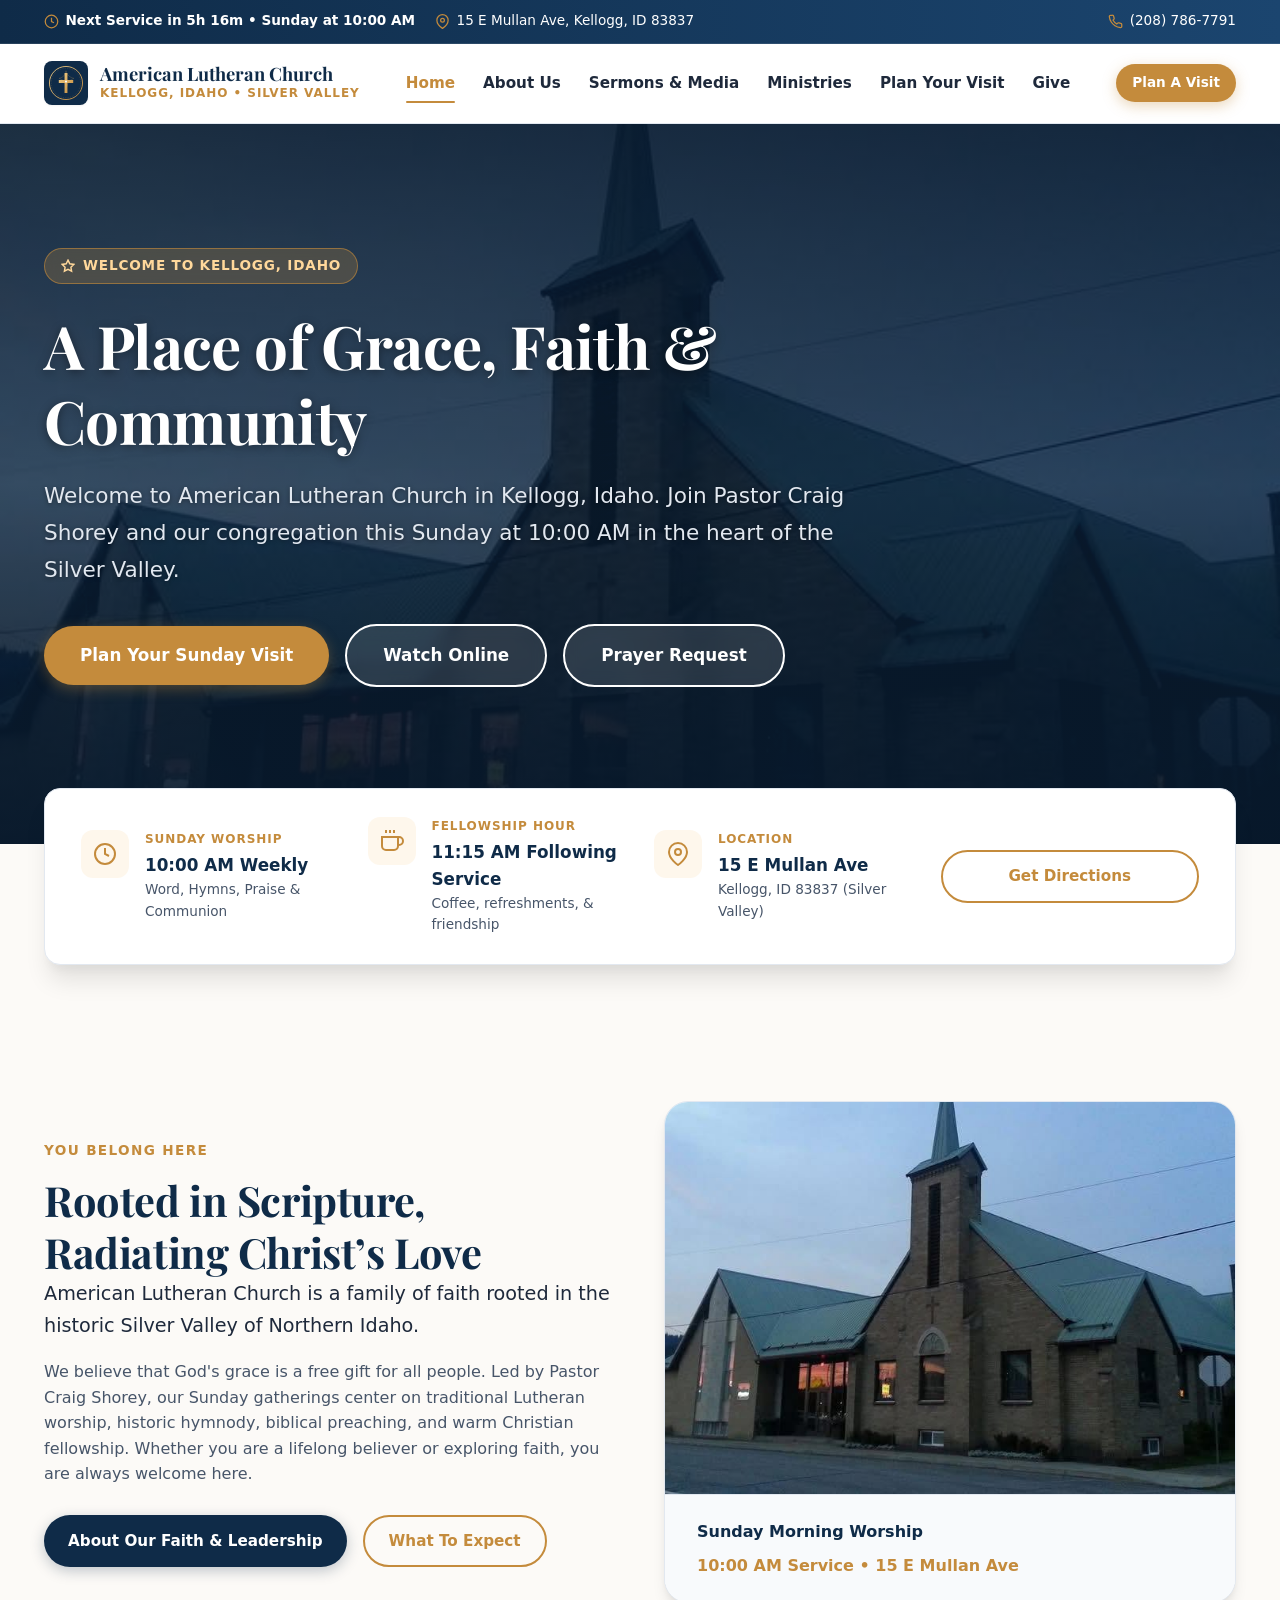
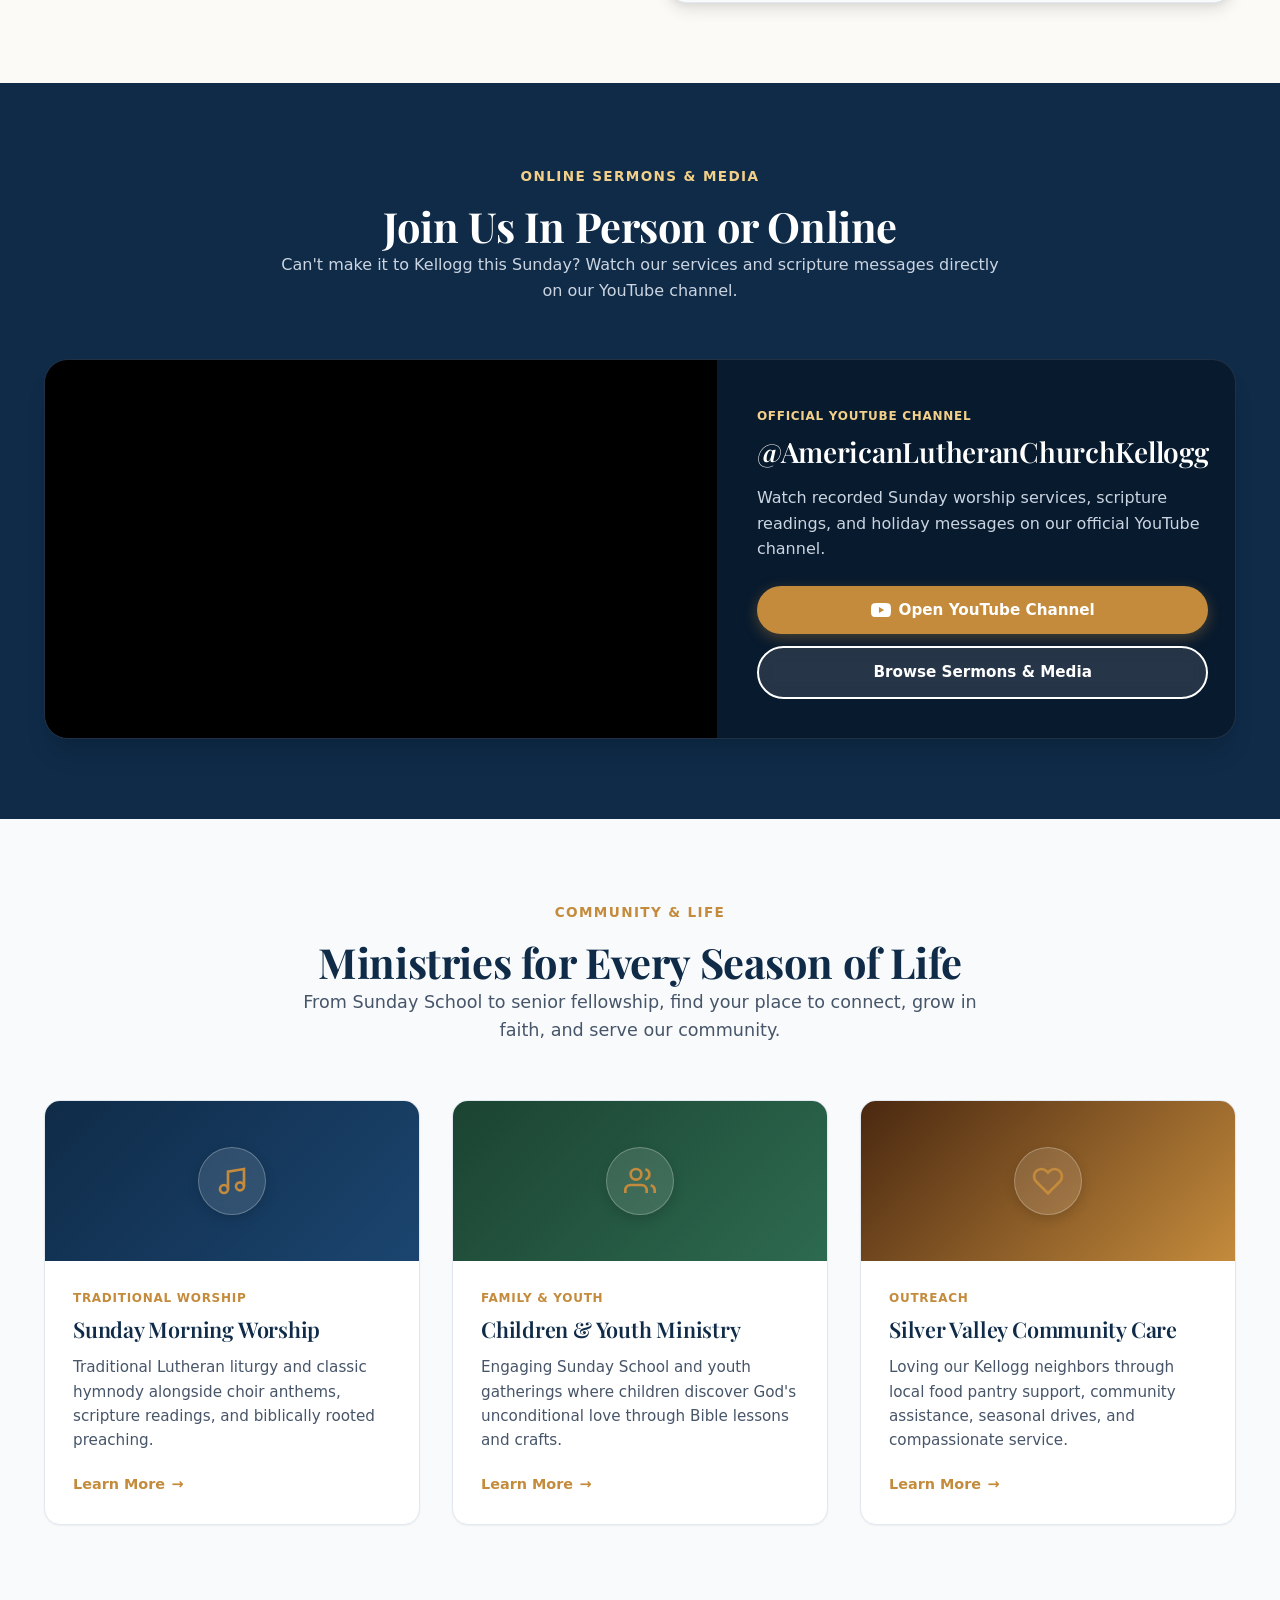
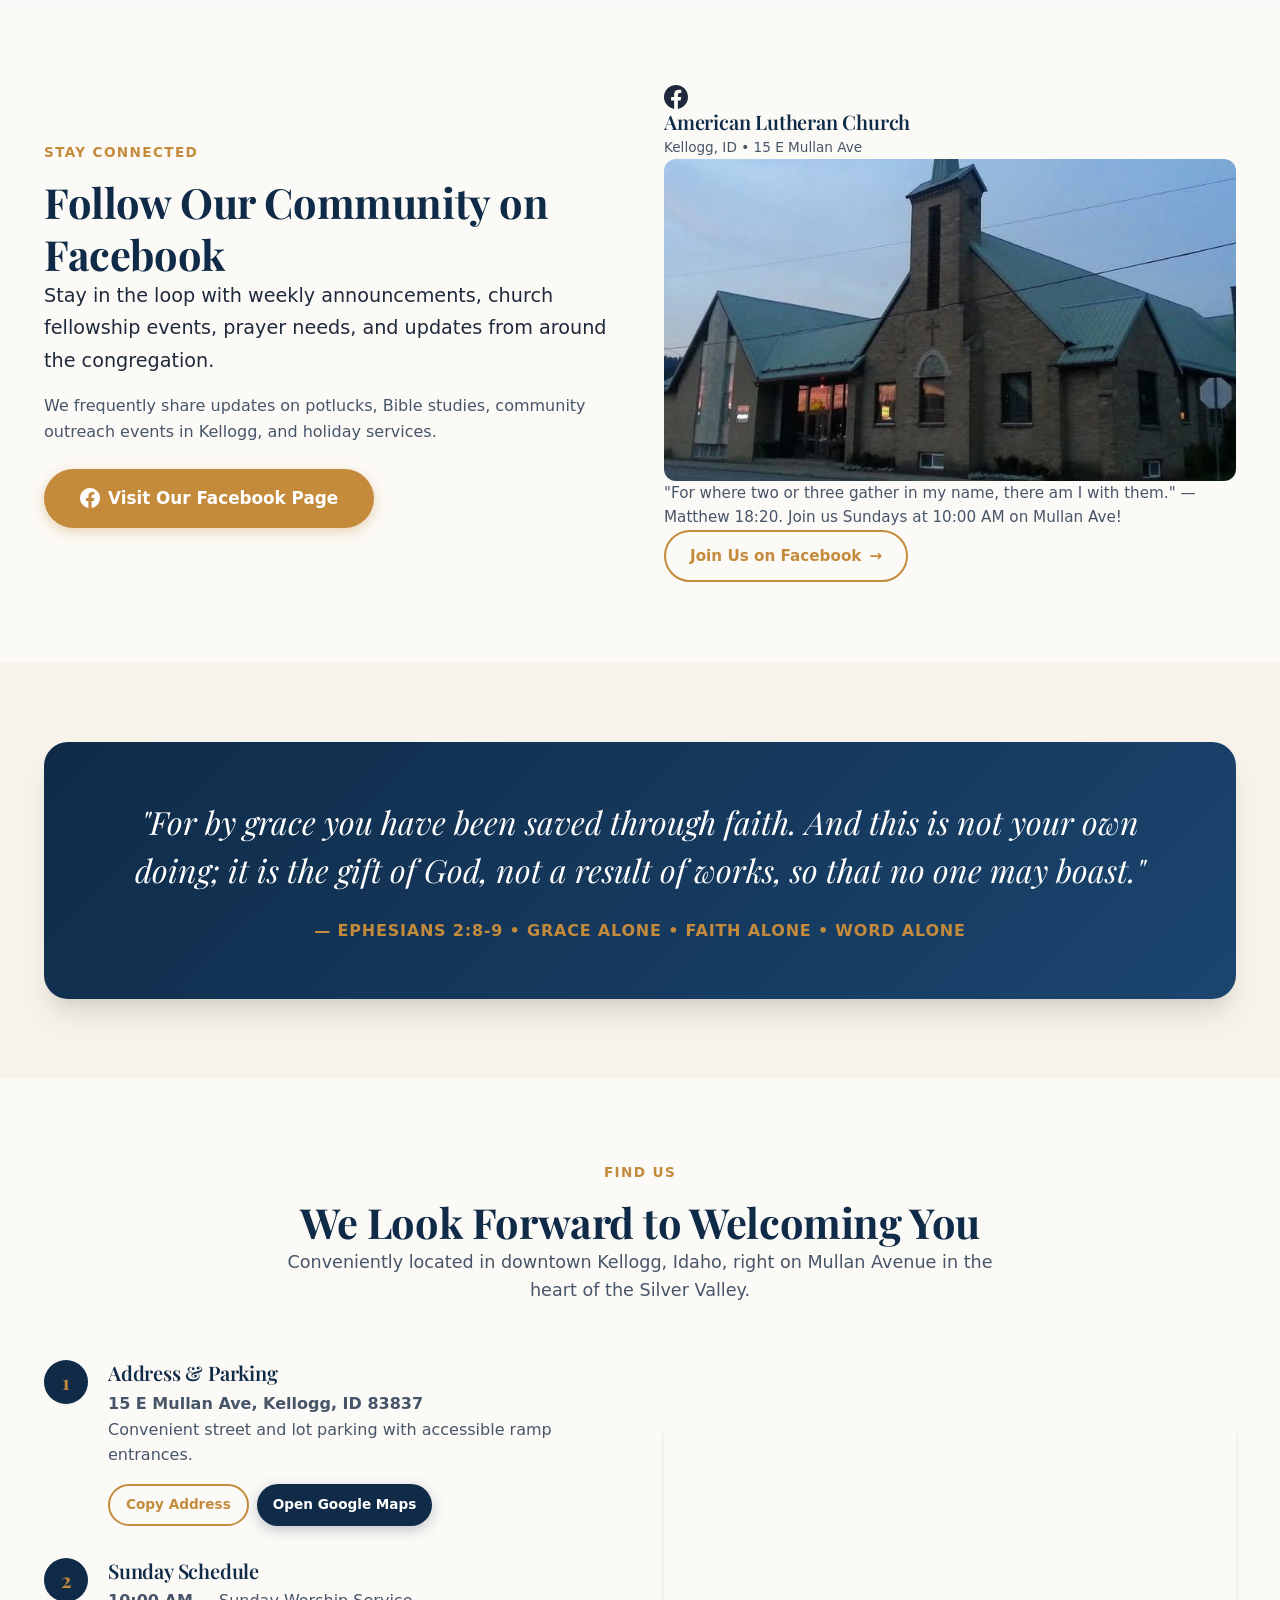
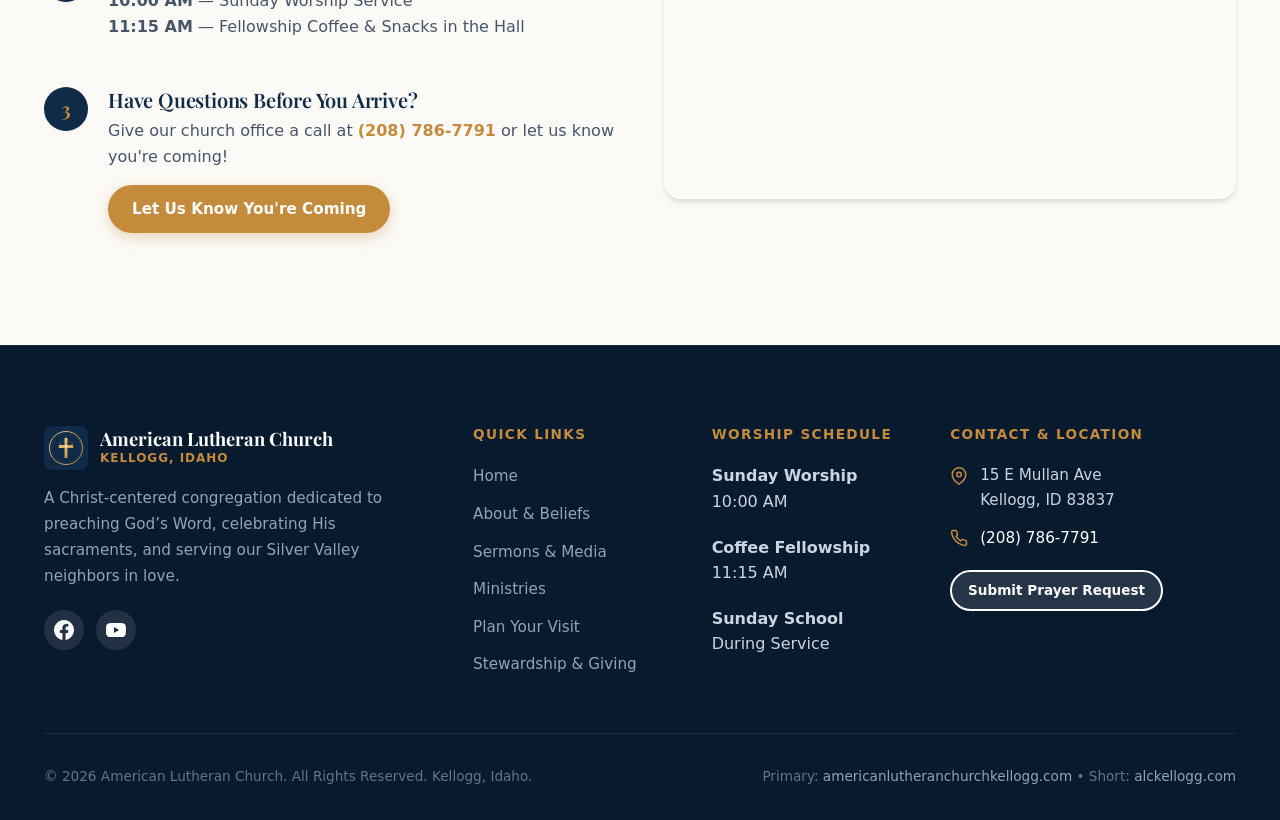
==== index.html @ 0fb79e13 "Initial commit: American Lutheran Church Kellogg website and Discord Hermes support bot" ====
<!DOCTYPE html>
<html lang="en">
<head>
  <meta charset="UTF-8">
  <meta name="viewport" content="width=device-width, initial-scale=1.0">
  <title>American Lutheran Church | Kellogg, Idaho</title>
  <meta name="description" content="Welcome to American Lutheran Church in Kellogg, Idaho. Join Pastor Craig Shorey and our faith family for Sunday Worship at 10:00 AM in the beautiful Silver Valley.">
  <meta name="keywords" content="American Lutheran Church Kellogg Idaho, ALC Kellogg, Kellogg ID churches, Lutheran Church Silver Valley, Pastor Craig Shorey, Sunday Worship Kellogg">
  
  <!-- Open Graph / Social Meta -->
  <meta property="og:type" content="website">
  <meta property="og:title" content="American Lutheran Church | Kellogg, Idaho">
  <meta property="og:description" content="A warm, Christ-centered community in Kellogg, Idaho. Sunday Worship at 10:00 AM. 15 E Mullan Ave.">
  <meta property="og:image" content="assets/images/hero-exterior.jpg">
  <meta property="og:url" content="https://americanlutheranchurchkellogg.com/">

  <!-- Google Fonts -->
  <link rel="preconnect" href="https://fonts.googleapis.com">
  <link rel="preconnect" href="https://fonts.gstatic.com" crossorigin>
  <link href="https://fonts.googleapis.com/css2?family=Playfair+Display:ital,wght@0,600;0,700;1,600&family=Plus+Jakarta+Sans:wght@400;500;600;700&display=swap" rel="stylesheet">

  <link rel="stylesheet" href="css/styles.css">
  <link rel="icon" type="image/svg+xml" href="assets/icons/logo.svg">

  <!-- Schema.org Structured Data -->
  <script type="application/ld+json">
  {
    "@context": "https://schema.org",
    "@type": "Church",
    "name": "American Lutheran Church",
    "alternateName": "ALC Kellogg",
    "url": "https://americanlutheranchurchkellogg.com",
    "telephone": "+1-208-786-7791",
    "address": {
      "@type": "PostalAddress",
      "streetAddress": "15 E Mullan Ave",
      "addressLocality": "Kellogg",
      "addressRegion": "ID",
      "postalCode": "83837",
      "addressCountry": "US"
    },
    "geo": {
      "@type": "GeoCoordinates",
      "latitude": 47.5372,
      "longitude": -116.1264
    },
    "openingHoursSpecification": [
      {
        "@type": "OpeningHoursSpecification",
        "dayOfWeek": ["Sunday"],
        "opens": "10:00",
        "closes": "11:30"
      }
    ],
    "sameAs": [
      "https://www.facebook.com/share/19XvBsfiGR/?mibextid=wwXIfr",
      "https://www.youtube.com/@americanlutheranchurchkellogg"
    ]
  }
  </script>
</head>
<body>
  <a href="#main-content" class="skip-link">Skip to main content</a>

  <!-- Top Announcement Bar -->
  <aside class="top-banner" aria-label="Church announcements and quick contact">
    <div class="container banner-content">
      <div class="banner-left">
        <span class="banner-item">
          <svg width="15" height="15" viewBox="0 0 24 24" fill="none" stroke="currentColor" stroke-width="2"><circle cx="12" cy="12" r="10"></circle><polyline points="12 6 12 12 16 14"></polyline></svg>
          <strong id="sunday-countdown">Sunday Worship: 10:00 AM • Kellogg, ID</strong>
        </span>
        <span class="banner-item">
          <svg width="15" height="15" viewBox="0 0 24 24" fill="none" stroke="currentColor" stroke-width="2"><path d="M21 10c0 7-9 13-9 13s-9-6-9-13a9 9 0 0 1 18 0z"></path><circle cx="12" cy="10" r="3"></circle></svg>
          15 E Mullan Ave, Kellogg, ID 83837
        </span>
      </div>
      <div class="banner-right">
        <a href="tel:2087867791" class="banner-item">
          <svg width="15" height="15" viewBox="0 0 24 24" fill="none" stroke="currentColor" stroke-width="2"><path d="M22 16.92v3a2 2 0 0 1-2.18 2 19.79 19.79 0 0 1-8.63-3.07 19.5 19.5 0 0 1-6-6 19.79 19.79 0 0 1-3.07-8.67A2 2 0 0 1 4.11 2h3a2 2 0 0 1 2 1.72 12.84 12.84 0 0 0 .7 2.81 2 2 0 0 1-.45 2.11L8.09 9.91a16 16 0 0 0 6 6l1.27-1.27a2 2 0 0 1 2.11-.45 12.84 12.84 0 0 0 2.81.7A2 2 0 0 1 22 16.92z"></path></svg>
          (208) 786-7791
        </a>
      </div>
    </div>
  </aside>

  <!-- Site Navigation Header -->
  <header class="site-header">
    <div class="container header-container">
      <a href="index.html" class="brand-logo" aria-label="American Lutheran Church Homepage">
        <div class="brand-logo-icon">
          <img src="assets/icons/logo.svg" alt="ALC Logo" width="36" height="36">
        </div>
        <div class="brand-logo-text">
          <span class="brand-title">American Lutheran Church</span>
          <span class="brand-subtitle">Kellogg, Idaho • Silver Valley</span>
        </div>
      </a>

      <!-- Desktop Nav -->
      <nav class="desktop-nav" aria-label="Primary Navigation">
        <a href="index.html" class="nav-link active">Home</a>
        <a href="about.html" class="nav-link">About Us</a>
        <a href="sermons.html" class="nav-link">Sermons & Media</a>
        <a href="ministries.html" class="nav-link">Ministries</a>
        <a href="visit.html" class="nav-link">Plan Your Visit</a>
        <a href="give.html" class="nav-link">Give</a>
      </nav>

      <div class="nav-actions">
        <button type="button" class="btn btn-primary btn-sm" data-open-visit>Plan A Visit</button>
        <button type="button" class="mobile-toggle" aria-label="Toggle navigation menu" aria-expanded="false">
          <span></span>
          <span></span>
          <span></span>
        </button>
      </div>
    </div>
  </header>

  <!-- Mobile Drawer Menu -->
  <div class="mobile-menu" aria-label="Mobile Navigation">
    <a href="index.html" class="mobile-nav-link active">Home <span>→</span></a>
    <a href="about.html" class="mobile-nav-link">About Us <span>→</span></a>
    <a href="sermons.html" class="mobile-nav-link">Sermons & Media <span>→</span></a>
    <a href="ministries.html" class="mobile-nav-link">Ministries <span>→</span></a>
    <a href="visit.html" class="mobile-nav-link">Plan Your Visit <span>→</span></a>
    <a href="give.html" class="mobile-nav-link">Give <span>→</span></a>
    <div style="margin-top: 1.5rem; display: flex; flex-direction: column; gap: 0.75rem;">
      <button type="button" class="btn btn-primary" data-open-visit>Plan Your Visit</button>
      <button type="button" class="btn btn-outline-white" data-open-prayer>Submit Prayer Request</button>
      <a href="tel:2087867791" class="btn btn-outline-white">Call (208) 786-7791</a>
    </div>
  </div>

  <main id="main-content">
    <!-- Hero Section (Featuring Authentic Church Photo) -->
    <section class="hero-section" aria-label="Welcome">
      <div class="hero-background">
        <img src="assets/images/hero-exterior.jpg" alt="American Lutheran Church building in Kellogg Idaho on Mullan Ave" width="720" height="720" fetchpriority="high">
      </div>
      <div class="hero-overlay"></div>
      <div class="container">
        <div class="hero-content">
          <div class="hero-badge">
            <svg width="14" height="14" viewBox="0 0 24 24" fill="none" stroke="currentColor" stroke-width="2.5"><polygon points="12 2 15.09 8.26 22 9.27 17 14.14 18.18 21.02 12 17.77 5.82 21.02 7 14.14 2 9.27 8.91 8.26 12 2"></polygon></svg>
            Welcome to Kellogg, Idaho
          </div>
          <h1 class="hero-title">A Place of Grace, Faith & Community</h1>
          <p class="hero-subtitle">
            Welcome to American Lutheran Church in Kellogg, Idaho. Join Pastor Craig Shorey and our congregation this Sunday at 10:00 AM in the heart of the Silver Valley.
          </p>
          <div class="hero-actions">
            <button type="button" class="btn btn-primary btn-lg" data-open-visit>Plan Your Sunday Visit</button>
            <a href="sermons.html" class="btn btn-outline-white btn-lg">Watch Online</a>
            <button type="button" class="btn btn-outline-white btn-lg" data-open-prayer>Prayer Request</button>
          </div>
        </div>
      </div>
    </section>

    <!-- Service Info Bar -->
    <div class="container service-infobar">
      <div class="infobar-card">
        <div class="infobar-item">
          <div class="infobar-icon">
            <svg width="24" height="24" viewBox="0 0 24 24" fill="none" stroke="currentColor" stroke-width="2"><circle cx="12" cy="12" r="10"></circle><polyline points="12 6 12 12 16 14"></polyline></svg>
          </div>
          <div>
            <div class="infobar-label">Sunday Worship</div>
            <div class="infobar-value">10:00 AM Weekly</div>
            <div class="infobar-desc">Word, Hymns, Praise & Communion</div>
          </div>
        </div>

        <div class="infobar-item">
          <div class="infobar-icon">
            <svg width="24" height="24" viewBox="0 0 24 24" fill="none" stroke="currentColor" stroke-width="2"><path d="M18 8h1a4 4 0 0 1 0 8h-1"></path><path d="M2 8h16v9a4 4 0 0 1-4 4H6a4 4 0 0 1-4-4V8z"></path><line x1="6" y1="1" x2="6" y2="4"></line><line x1="10" y1="1" x2="10" y2="4"></line><line x1="14" y1="1" x2="14" y2="4"></line></svg>
          </div>
          <div>
            <div class="infobar-label">Fellowship Hour</div>
            <div class="infobar-value">11:15 AM Following Service</div>
            <div class="infobar-desc">Coffee, refreshments, & friendship</div>
          </div>
        </div>

        <div class="infobar-item">
          <div class="infobar-icon">
            <svg width="24" height="24" viewBox="0 0 24 24" fill="none" stroke="currentColor" stroke-width="2"><path d="M21 10c0 7-9 13-9 13s-9-6-9-13a9 9 0 0 1 18 0z"></path><circle cx="12" cy="10" r="3"></circle></svg>
          </div>
          <div>
            <div class="infobar-label">Location</div>
            <div class="infobar-value">15 E Mullan Ave</div>
            <div class="infobar-desc">Kellogg, ID 83837 (Silver Valley)</div>
          </div>
        </div>

        <div>
          <a href="https://maps.google.com/?q=15+E+Mullan+Ave,+Kellogg,+ID+83837" target="_blank" rel="noopener noreferrer" class="btn btn-outline" style="width: 100%;">
            Get Directions
          </a>
        </div>
      </div>
    </div>

    <!-- Welcome & About Spotlight -->
    <section class="section" aria-labelledby="welcome-heading">
      <div class="container">
        <div class="grid-2">
          <div>
            <span class="section-eyebrow">You Belong Here</span>
            <h2 id="welcome-heading">Rooted in Scripture, Radiating Christ’s Love</h2>
            <p class="lead">
              American Lutheran Church is a family of faith rooted in the historic Silver Valley of Northern Idaho.
            </p>
            <p>
              We believe that God's grace is a free gift for all people. Led by Pastor Craig Shorey, our Sunday gatherings center on traditional Lutheran worship, historic hymnody, biblical preaching, and warm Christian fellowship. Whether you are a lifelong believer or exploring faith, you are always welcome here.
            </p>
            <div style="display: flex; gap: 1rem; flex-wrap: wrap; margin-top: 1.75rem;">
              <a href="about.html" class="btn btn-secondary">About Our Faith & Leadership</a>
              <button type="button" class="btn btn-outline" data-open-visit>What To Expect</button>
            </div>
          </div>
          <div class="spotlight-box">
            <div class="card-img-wrapper" style="aspect-ratio: 16/11;">
              <img src="assets/images/hero-exterior.jpg" alt="American Lutheran Church building in Kellogg ID" width="720" height="495" loading="lazy">
            </div>
            <div style="padding: 1.5rem 2rem; background: var(--color-surface-subtle); border-top: 1px solid var(--color-border);">
              <div style="display: flex; align-items: center; justify-content: space-between; flex-wrap: wrap; gap: 0.5rem;">
                <span style="font-weight: 700; color: var(--color-primary);">Sunday Morning Worship</span>
                <span style="color: var(--color-accent); font-weight: 600;">10:00 AM Service • 15 E Mullan Ave</span>
              </div>
            </div>
          </div>
        </div>
      </div>
    </section>

    <!-- Sermons & Media Hub (Verified YouTube Uploads Playlist) -->
    <section class="section section-primary" aria-labelledby="media-heading">
      <div class="container">
        <div class="section-header">
          <span class="section-eyebrow" style="color: #f3d089;">Online Sermons & Media</span>
          <h2 id="media-heading">Join Us In Person or Online</h2>
          <p>
            Can't make it to Kellogg this Sunday? Watch our services and scripture messages directly on our YouTube channel.
          </p>
        </div>

        <div class="sermon-player-box">
          <div class="sermon-player-grid">
            <div class="sermon-player-video">
              <iframe 
                src="https://www.youtube.com/embed/videoseries?list=UUMfpF_jVX4LhEck1L9A7FPQ" 
                title="American Lutheran Church Kellogg Latest Sermons" 
                allow="accelerometer; autoplay; clipboard-write; encrypted-media; gyroscope; picture-in-picture; web-share" 
                allowfullscreen>
              </iframe>
            </div>
            <div class="sermon-player-details">
              <span class="card-tag" style="color: #f3d089;">Official YouTube Channel</span>
              <h3 style="color: #ffffff; margin-bottom: 1rem;">@AmericanLutheranChurchKellogg</h3>
              <p style="color: #cbd5e1; margin-bottom: 1.5rem;">
                Watch recorded Sunday worship services, scripture readings, and holiday messages on our official YouTube channel.
              </p>
              <div style="display: flex; flex-direction: column; gap: 0.75rem;">
                <a href="https://www.youtube.com/@americanlutheranchurchkellogg" target="_blank" rel="noopener noreferrer" class="btn btn-primary">
                  <svg width="20" height="20" viewBox="0 0 24 24" fill="currentColor"><path d="M23.498 6.186a3.016 3.016 0 0 0-2.122-2.136C19.505 3.545 12 3.545 12 3.545s-7.505 0-9.377.505A3.017 3.017 0 0 0 .502 6.186C0 8.07 0 12 0 12s0 3.93.502 5.814a3.016 3.016 0 0 0 2.122 2.136c1.871.505 9.376.505 9.376.505s7.505 0 9.377-.505a3.015 3.015 0 0 0 2.122-2.136C24 15.93 24 12 24 12s0-3.93-.502-5.814zM9.545 15.568V8.432L15.818 12l-6.273 3.568z"/></svg>
                  Open YouTube Channel
                </a>
                <a href="sermons.html" class="btn btn-outline-white">
                  Browse Sermons & Media
                </a>
              </div>
            </div>
          </div>
        </div>
      </div>
    </section>

    <!-- Ministries Grid with Clean Graphic Placeholders -->
    <section class="section section-subtle" aria-labelledby="ministries-heading">
      <div class="container">
        <div class="section-header">
          <span class="section-eyebrow">Community & Life</span>
          <h2 id="ministries-heading">Ministries for Every Season of Life</h2>
          <p class="section-description">
            From Sunday School to senior fellowship, find your place to connect, grow in faith, and serve our community.
          </p>
        </div>

        <div class="grid-3">
          <!-- Card 1 -->
          <article class="card">
            <div class="card-placeholder-header">
              <div class="card-placeholder-icon">
                <svg width="32" height="32" viewBox="0 0 24 24" fill="none" stroke="currentColor" stroke-width="2"><path d="M9 18V5l12-2v13"></path><circle cx="6" cy="18" r="3"></circle><circle cx="18" cy="16" r="3"></circle></svg>
              </div>
            </div>
            <div class="card-body">
              <span class="card-tag">Traditional Worship</span>
              <h3 class="card-title">Sunday Morning Worship</h3>
              <p class="card-text">
                Traditional Lutheran liturgy and classic hymnody alongside choir anthems, scripture readings, and biblically rooted preaching.
              </p>
              <a href="ministries.html#worship" class="card-link">Learn More <span>→</span></a>
            </div>
          </article>

          <!-- Card 2 -->
          <article class="card">
            <div class="card-placeholder-header pine">
              <div class="card-placeholder-icon">
                <svg width="32" height="32" viewBox="0 0 24 24" fill="none" stroke="currentColor" stroke-width="2"><path d="M17 21v-2a4 4 0 0 0-4-4H5a4 4 0 0 0-4 4v2"></path><circle cx="9" cy="7" r="4"></circle><path d="M23 21v-2a4 4 0 0 0-3-3.87"></path><path d="M16 3.13a4 4 0 0 1 0 7.75"></path></svg>
              </div>
            </div>
            <div class="card-body">
              <span class="card-tag">Family & Youth</span>
              <h3 class="card-title">Children & Youth Ministry</h3>
              <p class="card-text">
                Engaging Sunday School and youth gatherings where children discover God's unconditional love through Bible lessons and crafts.
              </p>
              <a href="ministries.html#youth" class="card-link">Learn More <span>→</span></a>
            </div>
          </article>

          <!-- Card 3 -->
          <article class="card">
            <div class="card-placeholder-header warm">
              <div class="card-placeholder-icon">
                <svg width="32" height="32" viewBox="0 0 24 24" fill="none" stroke="currentColor" stroke-width="2"><path d="M20.84 4.61a5.5 5.5 0 0 0-7.78 0L12 5.67l-1.06-1.06a5.5 5.5 0 0 0-7.78 7.78l1.06 1.06L12 21.23l7.78-7.78 1.06-1.06a5.5 5.5 0 0 0 0-7.78z"></path></svg>
              </div>
            </div>
            <div class="card-body">
              <span class="card-tag">Outreach</span>
              <h3 class="card-title">Silver Valley Community Care</h3>
              <p class="card-text">
                Loving our Kellogg neighbors through local food pantry support, community assistance, seasonal drives, and compassionate service.
              </p>
              <a href="ministries.html#outreach" class="card-link">Learn More <span>→</span></a>
            </div>
          </article>
        </div>
      </div>
    </section>

    <!-- Facebook Community Updates -->
    <section class="section" aria-labelledby="facebook-heading">
      <div class="container">
        <div class="grid-2">
          <div>
            <span class="section-eyebrow">Stay Connected</span>
            <h2 id="facebook-heading">Follow Our Community on Facebook</h2>
            <p class="lead">
              Stay in the loop with weekly announcements, church fellowship events, prayer needs, and updates from around the congregation.
            </p>
            <p>
              We frequently share updates on potlucks, Bible studies, community outreach events in Kellogg, and holiday services.
            </p>
            <div style="margin-top: 1.5rem;">
              <a href="https://www.facebook.com/share/19XvBsfiGR/?mibextid=wwXIfr" target="_blank" rel="noopener noreferrer" class="btn btn-primary btn-lg">
                <svg width="20" height="20" viewBox="0 0 24 24" fill="currentColor"><path d="M24 12.073c0-6.627-5.373-12-12-12s-12 5.373-12 12c0 5.99 4.388 10.954 10.125 11.854v-8.385H7.078v-3.47h3.047V9.43c0-3.007 1.792-4.669 4.533-4.669 1.312 0 2.686.235 2.686.235v2.953H15.83c-1.491 0-1.956.925-1.956 1.874v2.25h3.328l-.532 3.47h-2.796v8.385C19.612 23.027 24 18.062 24 12.073z"/></svg>
                Visit Our Facebook Page
              </a>
            </div>
          </div>

          <div class="social-card">
            <div class="social-header">
              <div class="social-icon facebook">
                <svg width="24" height="24" viewBox="0 0 24 24" fill="currentColor"><path d="M24 12.073c0-6.627-5.373-12-12-12s-12 5.373-12 12c0 5.99 4.388 10.954 10.125 11.854v-8.385H7.078v-3.47h3.047V9.43c0-3.007 1.792-4.669 4.533-4.669 1.312 0 2.686.235 2.686.235v2.953H15.83c-1.491 0-1.956.925-1.956 1.874v2.25h3.328l-.532 3.47h-2.796v8.385C19.612 23.027 24 18.062 24 12.073z"/></svg>
              </div>
              <div>
                <h4 style="margin: 0; color: var(--color-primary);">American Lutheran Church</h4>
                <span style="font-size: 0.85rem; color: var(--color-text-muted);">Kellogg, ID • 15 E Mullan Ave</span>
              </div>
            </div>
            <div class="card-img-wrapper" style="border-radius: var(--radius-lg); aspect-ratio: 16/9;">
              <img src="assets/images/hero-exterior.jpg" alt="American Lutheran Church Kellogg building" width="720" height="405" loading="lazy">
            </div>
            <p style="font-size: 0.95rem; margin-bottom: 0;">
              "For where two or three gather in my name, there am I with them." — Matthew 18:20. Join us Sundays at 10:00 AM on Mullan Ave!
            </p>
            <a href="https://www.facebook.com/share/19XvBsfiGR/?mibextid=wwXIfr" target="_blank" rel="noopener noreferrer" class="btn btn-outline" style="align-self: flex-start;">
              Join Us on Facebook <span>→</span>
            </a>
          </div>
        </div>
      </div>
    </section>

    <!-- Scripture Quote -->
    <section class="section section-warm">
      <div class="container">
        <div class="quote-card">
          <blockquote>
            "For by grace you have been saved through faith. And this is not your own doing; it is the gift of God, not a result of works, so that no one may boast."
          </blockquote>
          <cite>— Ephesians 2:8-9 • Grace Alone • Faith Alone • Word Alone</cite>
        </div>
      </div>
    </section>

    <!-- Location & Directions -->
    <section class="section" aria-labelledby="location-heading">
      <div class="container">
        <div class="section-header">
          <span class="section-eyebrow">Find Us</span>
          <h2 id="location-heading">We Look Forward to Welcoming You</h2>
          <p class="section-description">
            Conveniently located in downtown Kellogg, Idaho, right on Mullan Avenue in the heart of the Silver Valley.
          </p>
        </div>

        <div class="grid-2">
          <div>
            <div class="step-item">
              <div class="step-number">1</div>
              <div class="step-details">
                <h4>Address & Parking</h4>
                <p>
                  <strong>15 E Mullan Ave, Kellogg, ID 83837</strong><br>
                  Convenient street and lot parking with accessible ramp entrances.
                </p>
                <div style="display: flex; gap: 0.5rem; flex-wrap: wrap;">
                  <button type="button" class="btn btn-sm btn-outline" data-copy-address>Copy Address</button>
                  <a href="https://maps.google.com/?q=15+E+Mullan+Ave,+Kellogg,+ID+83837" target="_blank" rel="noopener noreferrer" class="btn btn-sm btn-secondary">Open Google Maps</a>
                </div>
              </div>
            </div>

            <div class="step-item">
              <div class="step-number">2</div>
              <div class="step-details">
                <h4>Sunday Schedule</h4>
                <p>
                  <strong>10:00 AM</strong> — Sunday Worship Service<br>
                  <strong>11:15 AM</strong> — Fellowship Coffee & Snacks in the Hall
                </p>
              </div>
            </div>

            <div class="step-item">
              <div class="step-number">3</div>
              <div class="step-details">
                <h4>Have Questions Before You Arrive?</h4>
                <p>
                  Give our church office a call at <a href="tel:2087867791" style="color: var(--color-accent); font-weight: 700;">(208) 786-7791</a> or let us know you're coming!
                </p>
                <button type="button" class="btn btn-primary" data-open-visit>Let Us Know You're Coming</button>
              </div>
            </div>
          </div>

          <div>
            <iframe 
              class="map-frame"
              title="Google Map location of American Lutheran Church Kellogg ID"
              src="https://maps.google.com/maps?q=15+E+Mullan+Ave,+Kellogg,+ID+83837&t=&z=15&ie=UTF8&iwloc=&output=embed"
              loading="lazy"
              allowfullscreen>
            </iframe>
          </div>
        </div>
      </div>
    </section>
  </main>

  <!-- Site Footer -->
  <footer class="site-footer">
    <div class="container">
      <div class="footer-grid">
        <div>
          <div class="brand-logo" style="margin-bottom: 1rem;">
            <div class="brand-logo-icon">
              <img src="assets/icons/logo.svg" alt="ALC Logo" width="36" height="36">
            </div>
            <div class="brand-logo-text">
              <span class="brand-title" style="color: #ffffff;">American Lutheran Church</span>
              <span class="brand-subtitle">Kellogg, Idaho</span>
            </div>
          </div>
          <p style="color: #94a3b8; font-size: 0.95rem; line-height: 1.7;">
            A Christ-centered congregation dedicated to preaching God’s Word, celebrating His sacraments, and serving our Silver Valley neighbors in love.
          </p>
          <div class="footer-social-links">
            <a href="https://www.facebook.com/share/19XvBsfiGR/?mibextid=wwXIfr" target="_blank" rel="noopener noreferrer" class="social-icon-link" aria-label="Facebook Page">
              <svg width="20" height="20" viewBox="0 0 24 24" fill="currentColor"><path d="M24 12.073c0-6.627-5.373-12-12-12s-12 5.373-12 12c0 5.99 4.388 10.954 10.125 11.854v-8.385H7.078v-3.47h3.047V9.43c0-3.007 1.792-4.669 4.533-4.669 1.312 0 2.686.235 2.686.235v2.953H15.83c-1.491 0-1.956.925-1.956 1.874v2.25h3.328l-.532 3.47h-2.796v8.385C19.612 23.027 24 18.062 24 12.073z"/></svg>
            </a>
            <a href="https://www.youtube.com/@americanlutheranchurchkellogg" target="_blank" rel="noopener noreferrer" class="social-icon-link" aria-label="YouTube Channel">
              <svg width="20" height="20" viewBox="0 0 24 24" fill="currentColor"><path d="M23.498 6.186a3.016 3.016 0 0 0-2.122-2.136C19.505 3.545 12 3.545 12 3.545s-7.505 0-9.377.505A3.017 3.017 0 0 0 .502 6.186C0 8.07 0 12 0 12s0 3.93.502 5.814a3.016 3.016 0 0 0 2.122 2.136c1.871.505 9.376.505 9.376.505s7.505 0 9.377-.505a3.015 3.015 0 0 0 2.122-2.136C24 15.93 24 12 24 12s0-3.93-.502-5.814zM9.545 15.568V8.432L15.818 12l-6.273 3.568z"/></svg>
            </a>
          </div>
        </div>

        <div>
          <h4 class="footer-heading">Quick Links</h4>
          <ul class="footer-links">
            <li><a href="index.html">Home</a></li>
            <li><a href="about.html">About & Beliefs</a></li>
            <li><a href="sermons.html">Sermons & Media</a></li>
            <li><a href="ministries.html">Ministries</a></li>
            <li><a href="visit.html">Plan Your Visit</a></li>
            <li><a href="give.html">Stewardship & Giving</a></li>
          </ul>
        </div>

        <div>
          <h4 class="footer-heading">Worship Schedule</h4>
          <ul class="footer-links">
            <li style="color: #cbd5e1;"><strong>Sunday Worship</strong><br>10:00 AM</li>
            <li style="color: #cbd5e1; margin-top: 0.5rem;"><strong>Coffee Fellowship</strong><br>11:15 AM</li>
            <li style="color: #cbd5e1; margin-top: 0.5rem;"><strong>Sunday School</strong><br>During Service</li>
          </ul>
        </div>

        <div>
          <h4 class="footer-heading">Contact & Location</h4>
          <div class="footer-contact-item">
            <svg width="18" height="18" viewBox="0 0 24 24" fill="none" stroke="currentColor" stroke-width="2"><path d="M21 10c0 7-9 13-9 13s-9-6-9-13a9 9 0 0 1 18 0z"></path><circle cx="12" cy="10" r="3"></circle></svg>
            <span>15 E Mullan Ave<br>Kellogg, ID 83837</span>
          </div>
          <div class="footer-contact-item">
            <svg width="18" height="18" viewBox="0 0 24 24" fill="none" stroke="currentColor" stroke-width="2"><path d="M22 16.92v3a2 2 0 0 1-2.18 2 19.79 19.79 0 0 1-8.63-3.07 19.5 19.5 0 0 1-6-6 19.79 19.79 0 0 1-3.07-8.67A2 2 0 0 1 4.11 2h3a2 2 0 0 1 2 1.72 12.84 12.84 0 0 0 .7 2.81 2 2 0 0 1-.45 2.11L8.09 9.91a16 16 0 0 0 6 6l1.27-1.27a2 2 0 0 1 2.11-.45 12.84 12.84 0 0 0 2.81.7A2 2 0 0 1 22 16.92z"></path></svg>
            <a href="tel:2087867791" style="color: #ffffff;">(208) 786-7791</a>
          </div>
          <div style="margin-top: 1.25rem;">
            <button type="button" class="btn btn-sm btn-outline-white" data-open-prayer>Submit Prayer Request</button>
          </div>
        </div>
      </div>

      <div class="footer-bottom">
        <div>
          &copy; <span id="year">2026</span> American Lutheran Church. All Rights Reserved. Kellogg, Idaho.
        </div>
        <div>
          <span>Primary: <a href="https://americanlutheranchurchkellogg.com">americanlutheranchurchkellogg.com</a> • Short: <a href="https://alckellogg.com">alckellogg.com</a></span>
        </div>
      </div>
    </div>
  </footer>

  <!-- Modal: Plan Your Visit Dialog -->
  <dialog id="visit-modal" aria-labelledby="visit-modal-title">
    <div class="modal-header">
      <h3 id="visit-modal-title">Plan Your Visit to ALC Kellogg</h3>
      <button type="button" class="modal-close-btn" aria-label="Close dialog">&times;</button>
    </div>
    <div class="modal-body">
      <p style="margin-bottom: 1.5rem;">
        Let us know you are coming this Sunday! We'll have a friendly host ready to greet you, answer questions, and show you around.
      </p>
      <form id="visit-form">
        <div class="form-group">
          <label for="visit-name" class="form-label">Your Name</label>
          <input type="text" id="visit-name" class="form-control" placeholder="Jane & John Doe" required>
        </div>
        <div class="form-group">
          <label for="visit-email" class="form-label">Email Address</label>
          <input type="email" id="visit-email" class="form-control" placeholder="you@example.com" required>
        </div>
        <div class="form-group">
          <label for="visit-date" class="form-label">Expected Sunday Date</label>
          <input type="date" id="visit-date" class="form-control">
        </div>
        <div class="form-group">
          <label for="visit-notes" class="form-label">Any Questions or Children's Ages?</label>
          <textarea id="visit-notes" class="form-control" rows="3" placeholder="Tell us if you have children joining Sunday School, or if you need accessibility accommodations..."></textarea>
        </div>
        <div style="display: flex; justify-content: flex-end; gap: 0.75rem; margin-top: 1.5rem;">
          <button type="button" class="btn btn-outline" data-close-modal>Cancel</button>
          <button type="submit" class="btn btn-primary">Submit Visit Plan</button>
        </div>
      </form>
    </div>
  </dialog>

  <!-- Modal: Prayer Request Dialog -->
  <dialog id="prayer-modal" aria-labelledby="prayer-modal-title">
    <div class="modal-header">
      <h3 id="prayer-modal-title">Share a Prayer Request</h3>
      <button type="button" class="modal-close-btn" aria-label="Close dialog">&times;</button>
    </div>
    <div class="modal-body">
      <p style="margin-bottom: 1.5rem;">
        "Do not be anxious about anything, but in everything by prayer and supplication with thanksgiving let your requests be made known to God." — Phil 4:6
      </p>
      <form id="prayer-form">
        <div class="form-group">
          <label for="prayer-name" class="form-label">Your Name (Optional)</label>
          <input type="text" id="prayer-name" class="form-control" placeholder="Leave blank for anonymous">
        </div>
        <div class="form-group">
          <label for="prayer-contact" class="form-label">Phone or Email (If you'd like Pastor Craig to follow up)</label>
          <input type="text" id="prayer-contact" class="form-control" placeholder="Phone or email">
        </div>
        <div class="form-group">
          <label for="prayer-text" class="form-label">Your Prayer Request</label>
          <textarea id="prayer-text" class="form-control" rows="4" placeholder="How can we pray for you or your loved ones?" required></textarea>
        </div>
        <div class="form-group">
          <label style="display: flex; align-items: center; gap: 0.5rem; font-size: 0.9rem; cursor: pointer;">
            <input type="checkbox" id="prayer-confidential" name="confidential">
            <span>Keep this request confidential for Pastor and Pastoral Care only</span>
          </label>
        </div>
        <div style="display: flex; justify-content: flex-end; gap: 0.75rem; margin-top: 1.5rem;">
          <button type="button" class="btn btn-outline" data-close-modal>Cancel</button>
          <button type="submit" class="btn btn-primary">Send Prayer Request</button>
        </div>
      </form>
    </div>
  </dialog>

  <script src="js/main.js"></script>
</body>
</html>
---- css/styles.css ----
/* ==========================================================================
   American Lutheran Church — Kellogg, Idaho
   Modern Responsive Stylesheet
   ========================================================================== */

:root {
  /* Brand Color Palette */
  --color-primary: #0f2b48;          /* Deep Mountain Navy */
  --color-primary-dark: #081a2e;     /* Midnight */
  --color-primary-light: #1b456f;    /* Steel Blue */
  --color-accent: #c48b3c;           /* Warm Cedar Gold */
  --color-accent-hover: #b0782a;     /* Deep Gold */
  --color-accent-light: #fef7ec;     /* Soft Honey Tint */
  --color-pine: #1b4332;             /* Forest Pine Green */
  --color-pine-light: #2d6a4f;       /* Emerald Pine */
  --color-text-main: #1e293b;        /* Slate 800 */
  --color-text-muted: #475569;       /* Slate 600 */
  --color-text-light: #94a3b8;       /* Slate 400 */
  --color-surface: #ffffff;          /* Pure White */
  --color-surface-subtle: #f8fafc;   /* Slate 50 */
  --color-surface-card: #ffffff;
  --color-surface-warm: #fcfaf7;     /* Warm Cream */
  --color-border: #e2e8f0;           /* Slate 200 */
  --color-border-warm: #ebdcc9;      /* Warm Border */
  --color-focus: #2563eb;

  /* Typography */
  --font-serif: 'Playfair Display', Georgia, serif;
  --font-sans: system-ui, -apple-system, BlinkMacSystemFont, 'Segoe UI', Roboto, Helvetica, Arial, sans-serif;

  /* Shadows */
  --shadow-sm: 0 1px 2px 0 rgba(0, 0, 0, 0.05);
  --shadow-md: 0 4px 6px -1px rgba(0, 0, 0, 0.1), 0 2px 4px -1px rgba(0, 0, 0, 0.06);
  --shadow-lg: 0 10px 15px -3px rgba(0, 0, 0, 0.1), 0 4px 6px -2px rgba(0, 0, 0, 0.05);
  --shadow-xl: 0 20px 25px -5px rgba(0, 0, 0, 0.1), 0 10px 10px -5px rgba(0, 0, 0, 0.04);
  --shadow-warm: 0 10px 30px -5px rgba(196, 139, 60, 0.15);

  /* Radius */
  --radius-sm: 0.375rem;
  --radius-md: 0.5rem;
  --radius-lg: 0.75rem;
  --radius-xl: 1rem;
  --radius-2xl: 1.5rem;
  --radius-full: 9999px;

  /* Layout */
  --max-width: 1240px;
  --header-height: 80px;
  --transition-normal: 0.25s cubic-bezier(0.4, 0, 0.2, 1);
}

/* Base Reset & Accessibility */
*, *::before, *::after {
  box-sizing: border-box;
  margin: 0;
  padding: 0;
}

html {
  font-family: var(--font-sans);
  font-size: 16px;
  line-height: 1.6;
  color: var(--color-text-main);
  background-color: var(--color-surface-warm);
  scroll-behavior: smooth;
  -webkit-text-size-adjust: 100%;
}

@media (prefers-reduced-motion: reduce) {
  html {
    scroll-behavior: auto;
  }
  *, *::before, *::after {
    animation-duration: 0.01ms !important;
    animation-iteration-count: 1 !important;
    transition-duration: 0.01ms !important;
  }
}

body {
  min-height: 100vh;
  display: flex;
  flex-direction: column;
  overflow-x: hidden;
}

img, picture, svg, video {
  display: block;
  max-width: 100%;
  height: auto;
}

a {
  color: inherit;
  text-decoration: none;
}

button, input, textarea, select {
  font: inherit;
  color: inherit;
}

button {
  cursor: pointer;
  background: none;
  border: none;
}

/* Accessibility Focus States */
:focus-visible {
  outline: 3px solid var(--color-accent);
  outline-offset: 3px;
}

.skip-link {
  position: absolute;
  top: -100px;
  left: 1rem;
  background: var(--color-primary);
  color: #ffffff;
  padding: 0.75rem 1.5rem;
  z-index: 10000;
  border-radius: var(--radius-md);
  font-weight: 600;
  transition: top 0.2s ease;
}

.skip-link:focus {
  top: 1rem;
}

/* Typography */
h1, h2, h3, h4, h5, h6 {
  font-family: var(--font-serif);
  color: var(--color-primary);
  line-height: 1.25;
  letter-spacing: -0.01em;
}

h1 { font-size: clamp(2.25rem, 5vw, 3.75rem); font-weight: 700; }
h2 { font-size: clamp(1.85rem, 3.5vw, 2.6rem); font-weight: 700; }
h3 { font-size: clamp(1.35rem, 2.5vw, 1.75rem); font-weight: 600; }
h4 { font-size: 1.25rem; font-weight: 600; }

p {
  color: var(--color-text-muted);
  margin-bottom: 1rem;
  max-width: 75ch;
}

p.lead {
  font-size: 1.2rem;
  line-height: 1.7;
  color: var(--color-text-main);
}

/* Container */
.container {
  width: 100%;
  max-width: var(--max-width);
  margin-left: auto;
  margin-right: auto;
  padding-left: 1.5rem;
  padding-right: 1.5rem;
}

/* Header & Navigation */
.site-header {
  position: sticky;
  top: 0;
  left: 0;
  right: 0;
  height: var(--header-height);
  background: rgba(255, 255, 255, 0.94);
  backdrop-filter: blur(12px);
  -webkit-backdrop-filter: blur(12px);
  border-bottom: 1px solid var(--color-border);
  z-index: 1000;
  transition: all var(--transition-normal);
}

.site-header.scrolled {
  box-shadow: var(--shadow-md);
  background: rgba(255, 255, 255, 0.98);
}

.header-container {
  display: flex;
  align-items: center;
  justify-content: space-between;
  height: 100%;
}

.brand-logo {
  display: flex;
  align-items: center;
  gap: 0.75rem;
  text-decoration: none;
}

.brand-logo-icon {
  width: 44px;
  height: 44px;
  border-radius: var(--radius-md);
  background: var(--color-primary);
  color: var(--color-accent);
  display: flex;
  align-items: center;
  justify-content: center;
  flex-shrink: 0;
  box-shadow: var(--shadow-sm);
}

.brand-logo-text {
  display: flex;
  flex-direction: column;
}

.brand-title {
  font-family: var(--font-serif);
  font-size: 1.15rem;
  font-weight: 700;
  color: var(--color-primary);
  line-height: 1.15;
}

.brand-subtitle {
  font-size: 0.75rem;
  font-weight: 600;
  text-transform: uppercase;
  letter-spacing: 0.08em;
  color: var(--color-accent);
}

/* Nav Links */
.desktop-nav {
  display: flex;
  align-items: center;
  gap: 1.75rem;
}

@media (max-width: 960px) {
  .desktop-nav {
    display: none;
  }
}

.nav-link {
  font-size: 0.95rem;
  font-weight: 600;
  color: var(--color-text-main);
  transition: color var(--transition-normal);
  position: relative;
  padding: 0.5rem 0;
}

.nav-link:hover,
.nav-link.active {
  color: var(--color-accent);
}

.nav-link.active::after {
  content: '';
  position: absolute;
  bottom: 0;
  left: 0;
  right: 0;
  height: 2px;
  background-color: var(--color-accent);
  border-radius: 2px;
}

.nav-actions {
  display: flex;
  align-items: center;
  gap: 1rem;
}

/* Buttons */
.btn {
  display: inline-flex;
  align-items: center;
  justify-content: center;
  gap: 0.5rem;
  padding: 0.75rem 1.5rem;
  font-size: 0.95rem;
  font-weight: 600;
  border-radius: var(--radius-full);
  transition: all var(--transition-normal);
  text-align: center;
  white-space: nowrap;
}

.btn-primary {
  background-color: var(--color-accent);
  color: #ffffff;
  box-shadow: 0 4px 14px rgba(196, 139, 60, 0.35);
}

.btn-primary:hover {
  background-color: var(--color-accent-hover);
  transform: translateY(-2px);
  box-shadow: 0 6px 20px rgba(196, 139, 60, 0.45);
}

.btn-secondary {
  background-color: var(--color-primary);
  color: #ffffff;
  box-shadow: 0 4px 14px rgba(15, 43, 72, 0.25);
}

.btn-secondary:hover {
  background-color: var(--color-primary-light);
  transform: translateY(-2px);
}

.btn-outline {
  border: 2px solid var(--color-accent);
  color: var(--color-accent);
  background: transparent;
}

.btn-outline:hover {
  background-color: var(--color-accent);
  color: #ffffff;
}

.btn-outline-white {
  border: 2px solid #ffffff;
  color: #ffffff;
  background: rgba(255, 255, 255, 0.12);
  backdrop-filter: blur(8px);
}

.btn-outline-white:hover {
  background: #ffffff;
  color: var(--color-primary);
}

.btn-sm {
  padding: 0.5rem 1rem;
  font-size: 0.85rem;
}

.btn-lg {
  padding: 1rem 2.25rem;
  font-size: 1.05rem;
}

/* Mobile Nav Toggle */
.mobile-toggle {
  display: none;
  flex-direction: column;
  justify-content: center;
  gap: 5px;
  width: 40px;
  height: 40px;
  padding: 8px;
  border-radius: var(--radius-md);
  background: var(--color-surface-subtle);
  border: 1px solid var(--color-border);
}

@media (max-width: 960px) {
  .mobile-toggle {
    display: flex;
  }
}

.mobile-toggle span {
  display: block;
  height: 2px;
  width: 100%;
  background: var(--color-primary);
  border-radius: 2px;
  transition: all 0.3s ease;
}

/* Mobile Drawer */
.mobile-menu {
  position: fixed;
  top: var(--header-height);
  left: 0;
  right: 0;
  bottom: 0;
  background: rgba(15, 43, 72, 0.98);
  backdrop-filter: blur(16px);
  display: flex;
  flex-direction: column;
  padding: 2rem 1.5rem;
  gap: 1.25rem;
  transform: translateY(-120%);
  opacity: 0;
  visibility: hidden;
  transition: all 0.35s cubic-bezier(0.4, 0, 0.2, 1);
  z-index: 999;
  overflow-y: auto;
}

.mobile-menu.open {
  transform: translateY(0);
  opacity: 1;
  visibility: visible;
}

.mobile-nav-link {
  font-family: var(--font-serif);
  font-size: 1.4rem;
  color: #ffffff;
  padding: 0.5rem 0;
  border-bottom: 1px solid rgba(255, 255, 255, 0.1);
  display: flex;
  align-items: center;
  justify-content: space-between;
}

.mobile-nav-link:hover,
.mobile-nav-link.active {
  color: var(--color-accent);
}

/* Top Announcement Banner */
.top-banner {
  background: linear-gradient(90deg, var(--color-primary) 0%, var(--color-primary-light) 100%);
  color: #ffffff;
  padding: 0.65rem 1rem;
  font-size: 0.85rem;
  font-weight: 500;
  border-bottom: 1px solid rgba(255, 255, 255, 0.1);
}

.banner-content {
  display: flex;
  align-items: center;
  justify-content: space-between;
  flex-wrap: wrap;
  gap: 0.5rem;
}

.banner-left, .banner-right {
  display: flex;
  align-items: center;
  gap: 1.25rem;
  flex-wrap: wrap;
}

.banner-item {
  display: inline-flex;
  align-items: center;
  gap: 0.4rem;
}

.banner-item svg {
  color: var(--color-accent);
}

/* Hero Section */
.hero-section {
  position: relative;
  min-height: 80vh;
  display: flex;
  align-items: center;
  background-color: var(--color-primary);
  color: #ffffff;
  overflow: hidden;
  padding: 4.5rem 0 6.5rem 0;
}

.hero-background {
  position: absolute;
  inset: 0;
  z-index: 1;
}

.hero-background img {
  width: 100%;
  height: 100%;
  object-fit: cover;
  object-position: center 35%;
  filter: brightness(0.58) contrast(1.1);
}

.hero-overlay {
  position: absolute;
  inset: 0;
  background: linear-gradient(
    180deg,
    rgba(8, 26, 46, 0.8) 0%,
    rgba(15, 43, 72, 0.55) 50%,
    rgba(8, 26, 46, 0.92) 100%
  );
  z-index: 2;
}

.hero-content {
  position: relative;
  z-index: 3;
  max-width: 820px;
}

.hero-badge {
  display: inline-flex;
  align-items: center;
  gap: 0.5rem;
  padding: 0.4rem 1rem;
  background: rgba(196, 139, 60, 0.25);
  border: 1px solid rgba(196, 139, 60, 0.6);
  border-radius: var(--radius-full);
  color: #ffd89b;
  font-size: 0.85rem;
  font-weight: 600;
  text-transform: uppercase;
  letter-spacing: 0.06em;
  margin-bottom: 1.5rem;
  backdrop-filter: blur(8px);
}

.hero-title {
  color: #ffffff;
  margin-bottom: 1.25rem;
  text-shadow: 0 2px 10px rgba(0, 0, 0, 0.4);
}

.hero-subtitle {
  font-size: clamp(1.1rem, 2vw, 1.35rem);
  color: #e2e8f0;
  line-height: 1.7;
  margin-bottom: 2.25rem;
  text-shadow: 0 1px 4px rgba(0, 0, 0, 0.4);
}

.hero-actions {
  display: flex;
  align-items: center;
  gap: 1rem;
  flex-wrap: wrap;
}

/* Service Info Bar */
.service-infobar {
  position: relative;
  z-index: 10;
  margin-top: -3.5rem;
  margin-bottom: 3.5rem;
}

.infobar-card {
  background: #ffffff;
  border-radius: var(--radius-xl);
  padding: 1.75rem 2.25rem;
  box-shadow: var(--shadow-xl);
  border: 1px solid var(--color-border);
  display: grid;
  grid-template-columns: repeat(auto-fit, minmax(240px, 1fr));
  gap: 1.75rem;
  align-items: center;
}

.infobar-item {
  display: flex;
  align-items: flex-start;
  gap: 1rem;
}

.infobar-icon {
  width: 48px;
  height: 48px;
  border-radius: var(--radius-lg);
  background: var(--color-accent-light);
  color: var(--color-accent);
  display: flex;
  align-items: center;
  justify-content: center;
  flex-shrink: 0;
}

.infobar-label {
  font-size: 0.75rem;
  text-transform: uppercase;
  font-weight: 700;
  letter-spacing: 0.08em;
  color: var(--color-accent);
  margin-bottom: 0.2rem;
}

.infobar-value {
  font-size: 1.05rem;
  font-weight: 700;
  color: var(--color-primary);
}

.infobar-desc {
  font-size: 0.85rem;
  color: var(--color-text-muted);
}

/* Page Header for subpages */
.page-header {
  position: relative;
  background-color: var(--color-primary);
  color: #ffffff;
  padding: 4.5rem 0 3.5rem 0;
  overflow: hidden;
}

.page-header-bg {
  position: absolute;
  inset: 0;
  opacity: 0.25;
  z-index: 1;
}

.page-header-bg img {
  width: 100%;
  height: 100%;
  object-fit: cover;
}

.page-header-content {
  position: relative;
  z-index: 2;
  text-align: center;
  max-width: 780px;
  margin: 0 auto;
}

.page-header-title {
  color: #ffffff;
  margin-bottom: 0.75rem;
}

.page-header-lead {
  font-size: 1.15rem;
  color: #cbd5e1;
  margin: 0 auto;
}

/* Sections */
.section {
  padding: 5rem 0;
}

.section-subtle {
  background-color: var(--color-surface-subtle);
}

.section-warm {
  background-color: #f7f3eb;
}

.section-primary {
  background-color: var(--color-primary);
  color: #ffffff;
}

.section-primary h2,
.section-primary h3,
.section-primary h4,
.section-primary p {
  color: #ffffff;
}

.section-primary p {
  color: #cbd5e1;
}

.section-header {
  text-align: center;
  max-width: 720px;
  margin: 0 auto 3.5rem auto;
}

.section-eyebrow {
  display: inline-block;
  font-size: 0.85rem;
  font-weight: 700;
  text-transform: uppercase;
  letter-spacing: 0.1em;
  color: var(--color-accent);
  margin-bottom: 0.75rem;
}

.section-title {
  margin-bottom: 1rem;
}

.section-description {
  font-size: 1.1rem;
  margin: 0 auto;
}

/* Grid Layouts */
.grid-2 {
  display: grid;
  grid-template-columns: repeat(2, 1fr);
  gap: 3rem;
  align-items: center;
}

.grid-3 {
  display: grid;
  grid-template-columns: repeat(auto-fit, minmax(300px, 1fr));
  gap: 2rem;
}

.grid-4 {
  display: grid;
  grid-template-columns: repeat(auto-fit, minmax(240px, 1fr));
  gap: 1.5rem;
}

@media (max-width: 860px) {
  .grid-2 {
    grid-template-columns: 1fr;
    gap: 2.25rem;
  }
}

/* Cards & Modern Clean Graphic Placeholders */
.card {
  background: var(--color-surface-card);
  border-radius: var(--radius-xl);
  border: 1px solid var(--color-border);
  overflow: hidden;
  box-shadow: var(--shadow-sm);
  transition: all var(--transition-normal);
  display: flex;
  flex-direction: column;
}

.card:hover {
  transform: translateY(-4px);
  box-shadow: var(--shadow-lg);
  border-color: var(--color-border-warm);
}

.card-placeholder-header {
  height: 160px;
  background: linear-gradient(135deg, var(--color-primary) 0%, var(--color-primary-light) 100%);
  display: flex;
  align-items: center;
  justify-content: center;
  color: var(--color-accent);
  position: relative;
}

.card-placeholder-header.pine {
  background: linear-gradient(135deg, var(--color-pine) 0%, #2d6a4f 100%);
}

.card-placeholder-header.warm {
  background: linear-gradient(135deg, #4a2810 0%, var(--color-accent) 100%);
}

.card-placeholder-header.gold {
  background: linear-gradient(135deg, #1b263b 0%, #415a77 100%);
}

.card-placeholder-icon {
  width: 68px;
  height: 68px;
  border-radius: 50%;
  background: rgba(255, 255, 255, 0.12);
  backdrop-filter: blur(8px);
  display: flex;
  align-items: center;
  justify-content: center;
  border: 1.5px solid rgba(255, 255, 255, 0.25);
  box-shadow: 0 4px 12px rgba(0, 0, 0, 0.15);
}

.card-img-wrapper {
  position: relative;
  aspect-ratio: 16 / 10;
  overflow: hidden;
  background-color: var(--color-surface-subtle);
}

.card-img-wrapper img {
  width: 100%;
  height: 100%;
  object-fit: cover;
  transition: transform 0.5s ease;
}

.card:hover .card-img-wrapper img {
  transform: scale(1.03);
}

.card-body {
  padding: 1.75rem;
  display: flex;
  flex-direction: column;
  flex-grow: 1;
}

.card-tag {
  display: inline-block;
  font-size: 0.75rem;
  font-weight: 700;
  text-transform: uppercase;
  letter-spacing: 0.06em;
  color: var(--color-accent);
  margin-bottom: 0.5rem;
}

.card-title {
  font-size: 1.35rem;
  margin-bottom: 0.75rem;
}

.card-text {
  font-size: 0.95rem;
  margin-bottom: 1.25rem;
  flex-grow: 1;
}

.card-link {
  display: inline-flex;
  align-items: center;
  gap: 0.4rem;
  font-weight: 700;
  font-size: 0.9rem;
  color: var(--color-accent);
  transition: gap 0.2s ease;
}

.card-link:hover {
  gap: 0.7rem;
  color: var(--color-accent-hover);
}

/* Feature Spotlight / Welcome Box */
.spotlight-box {
  background: #ffffff;
  border-radius: var(--radius-2xl);
  overflow: hidden;
  border: 1px solid var(--color-border);
  box-shadow: var(--shadow-lg);
}

.spotlight-content {
  padding: 3rem;
}

@media (max-width: 600px) {
  .spotlight-content {
    padding: 1.75rem;
  }
}

/* Sermon & Media Cards */
.sermon-player-box {
  background: #081a2e;
  color: #ffffff;
  border-radius: var(--radius-2xl);
  overflow: hidden;
  border: 1px solid rgba(255, 255, 255, 0.1);
  box-shadow: var(--shadow-xl);
}

.sermon-player-grid {
  display: grid;
  grid-template-columns: 1.3fr 1fr;
}

@media (max-width: 900px) {
  .sermon-player-grid {
    grid-template-columns: 1fr;
  }
}

.sermon-player-video {
  position: relative;
  aspect-ratio: 16 / 9;
  background: #000000;
}

.sermon-player-video iframe {
  width: 100%;
  height: 100%;
  border: 0;
}

.sermon-player-details {
  padding: 2.5rem;
  display: flex;
  flex-direction: column;
  justify-content: center;
}

/* Plan Your Visit Steps */
.step-item {
  display: flex;
  gap: 1.25rem;
  align-items: flex-start;
  margin-bottom: 2rem;
}

.step-number {
  width: 44px;
  height: 44px;
  border-radius: 50%;
  background: var(--color-primary);
  color: var(--color-accent);
  font-family: var(--font-serif);
  font-weight: 700;
  font-size: 1.25rem;
  display: flex;
  align-items: center;
  justify-content: center;
  flex-shrink: 0;
  box-shadow: var(--shadow-sm);
}

.step-details h4 {
  margin-bottom: 0.35rem;
  color: var(--color-primary);
}

/* Forms & Dialogs */
.form-group {
  margin-bottom: 1.25rem;
}

.form-label {
  display: block;
  font-size: 0.9rem;
  font-weight: 600;
  color: var(--color-text-main);
  margin-bottom: 0.4rem;
}

.form-control {
  width: 100%;
  padding: 0.8rem 1rem;
  border: 1.5px solid var(--color-border);
  border-radius: var(--radius-md);
  background: #ffffff;
  color: var(--color-text-main);
  font-size: 0.95rem;
  transition: border-color var(--transition-normal), box-shadow var(--transition-normal);
}

.form-control:focus {
  border-color: var(--color-accent);
  box-shadow: 0 0 0 3px rgba(196, 139, 60, 0.2);
  outline: none;
}

textarea.form-control {
  resize: vertical;
  min-height: 120px;
}

/* Native Modal Dialog */
dialog {
  border: none;
  border-radius: var(--radius-2xl);
  padding: 0;
  max-width: 580px;
  width: 90vw;
  box-shadow: var(--shadow-xl);
  margin: auto;
  background: #ffffff;
}

dialog::backdrop {
  background: rgba(8, 26, 46, 0.75);
  backdrop-filter: blur(6px);
}

.modal-header {
  padding: 1.75rem 2rem;
  background: var(--color-primary);
  color: #ffffff;
  display: flex;
  align-items: center;
  justify-content: space-between;
}

.modal-header h3 {
  color: #ffffff;
  font-size: 1.35rem;
}

.modal-close-btn {
  color: #ffffff;
  background: rgba(255, 255, 255, 0.15);
  border-radius: 50%;
  width: 36px;
  height: 36px;
  display: flex;
  align-items: center;
  justify-content: center;
  transition: background 0.2s;
}

.modal-close-btn:hover {
  background: rgba(255, 255, 255, 0.3);
}

.modal-body {
  padding: 2rem;
}

/* Toast Notifications */
.toast-container {
  position: fixed;
  bottom: 2rem;
  right: 2rem;
  z-index: 10000;
  display: flex;
  flex-direction: column;
  gap: 0.75rem;
  pointer-events: none;
}

.toast {
  background: var(--color-primary);
  color: #ffffff;
  padding: 1rem 1.5rem;
  border-radius: var(--radius-lg);
  box-shadow: var(--shadow-xl);
  border-left: 4px solid var(--color-accent);
  display: flex;
  align-items: center;
  gap: 0.75rem;
  font-size: 0.95rem;
  font-weight: 500;
  pointer-events: auto;
  animation: slideIn 0.3s ease;
}

@keyframes slideIn {
  from { transform: translateX(100%); opacity: 0; }
  to { transform: translateX(0); opacity: 1; }
}

/* Footer */
.site-footer {
  background-color: var(--color-primary-dark);
  color: #e2e8f0;
  padding: 5rem 0 2rem 0;
  margin-top: auto;
  border-top: 1px solid rgba(255, 255, 255, 0.08);
}

.footer-grid {
  display: grid;
  grid-template-columns: 2fr 1fr 1fr 1.5fr;
  gap: 3rem;
  margin-bottom: 3.5rem;
}

@media (max-width: 960px) {
  .footer-grid {
    grid-template-columns: 1fr 1fr;
    gap: 2.5rem;
  }
}

@media (max-width: 580px) {
  .footer-grid {
    grid-template-columns: 1fr;
    gap: 2rem;
  }
}

.footer-heading {
  font-family: var(--font-sans);
  font-size: 0.85rem;
  font-weight: 700;
  text-transform: uppercase;
  letter-spacing: 0.1em;
  color: var(--color-accent);
  margin-bottom: 1.25rem;
}

.footer-links {
  list-style: none;
  display: flex;
  flex-direction: column;
  gap: 0.75rem;
}

.footer-links a {
  color: #94a3b8;
  font-size: 0.95rem;
  transition: color 0.2s;
}

.footer-links a:hover {
  color: #ffffff;
}

.footer-contact-item {
  display: flex;
  align-items: flex-start;
  gap: 0.75rem;
  margin-bottom: 0.85rem;
  font-size: 0.95rem;
  color: #cbd5e1;
}

.footer-contact-item svg {
  color: var(--color-accent);
  flex-shrink: 0;
  margin-top: 0.2rem;
}

.footer-social-links {
  display: flex;
  gap: 0.75rem;
  margin-top: 1.25rem;
}

.social-icon-link {
  width: 40px;
  height: 40px;
  border-radius: 50%;
  background: rgba(255, 255, 255, 0.1);
  color: #ffffff;
  display: flex;
  align-items: center;
  justify-content: center;
  transition: all 0.2s;
}

.social-icon-link:hover {
  background: var(--color-accent);
  transform: translateY(-2px);
}

.footer-bottom {
  padding-top: 2rem;
  border-top: 1px solid rgba(255, 255, 255, 0.08);
  display: flex;
  align-items: center;
  justify-content: space-between;
  flex-wrap: wrap;
  gap: 1rem;
  font-size: 0.85rem;
  color: #64748b;
}

.footer-bottom a {
  color: #94a3b8;
}

.footer-bottom a:hover {
  color: var(--color-accent);
}

/* Faith Statement Quote Card */
.quote-card {
  background: linear-gradient(135deg, var(--color-primary) 0%, var(--color-primary-light) 100%);
  color: #ffffff;
  border-radius: var(--radius-2xl);
  padding: 3.5rem;
  text-align: center;
  position: relative;
  overflow: hidden;
  box-shadow: var(--shadow-xl);
}

.quote-card blockquote {
  font-family: var(--font-serif);
  font-size: clamp(1.35rem, 3vw, 2rem);
  font-style: italic;
  line-height: 1.5;
  margin-bottom: 1.5rem;
  color: #ffffff;
}

.quote-card cite {
  font-style: normal;
  font-weight: 600;
  color: var(--color-accent);
  font-size: 1rem;
  letter-spacing: 0.05em;
  text-transform: uppercase;
}

/* Map Frame */
.map-frame {
  width: 100%;
  height: 380px;
  border: 0;
  border-radius: var(--radius-xl);
  box-shadow: var(--shadow-md);
}
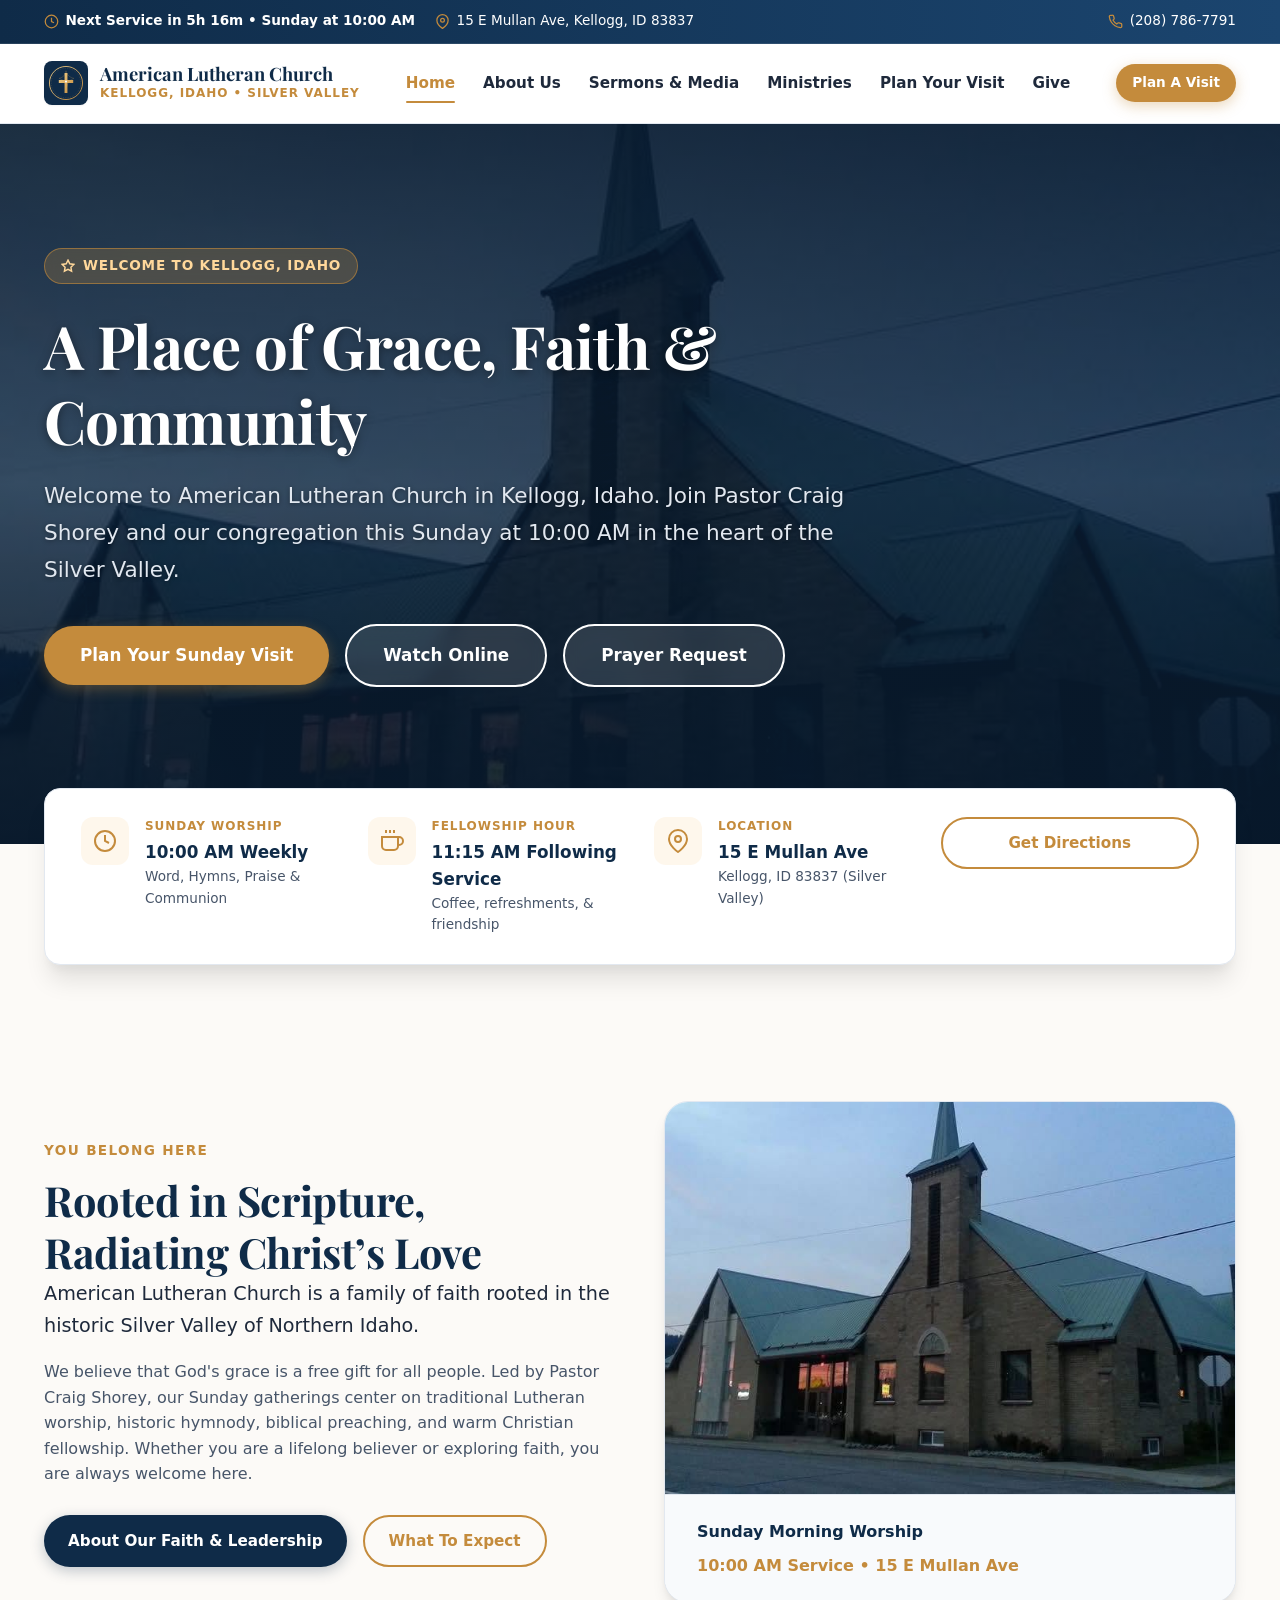
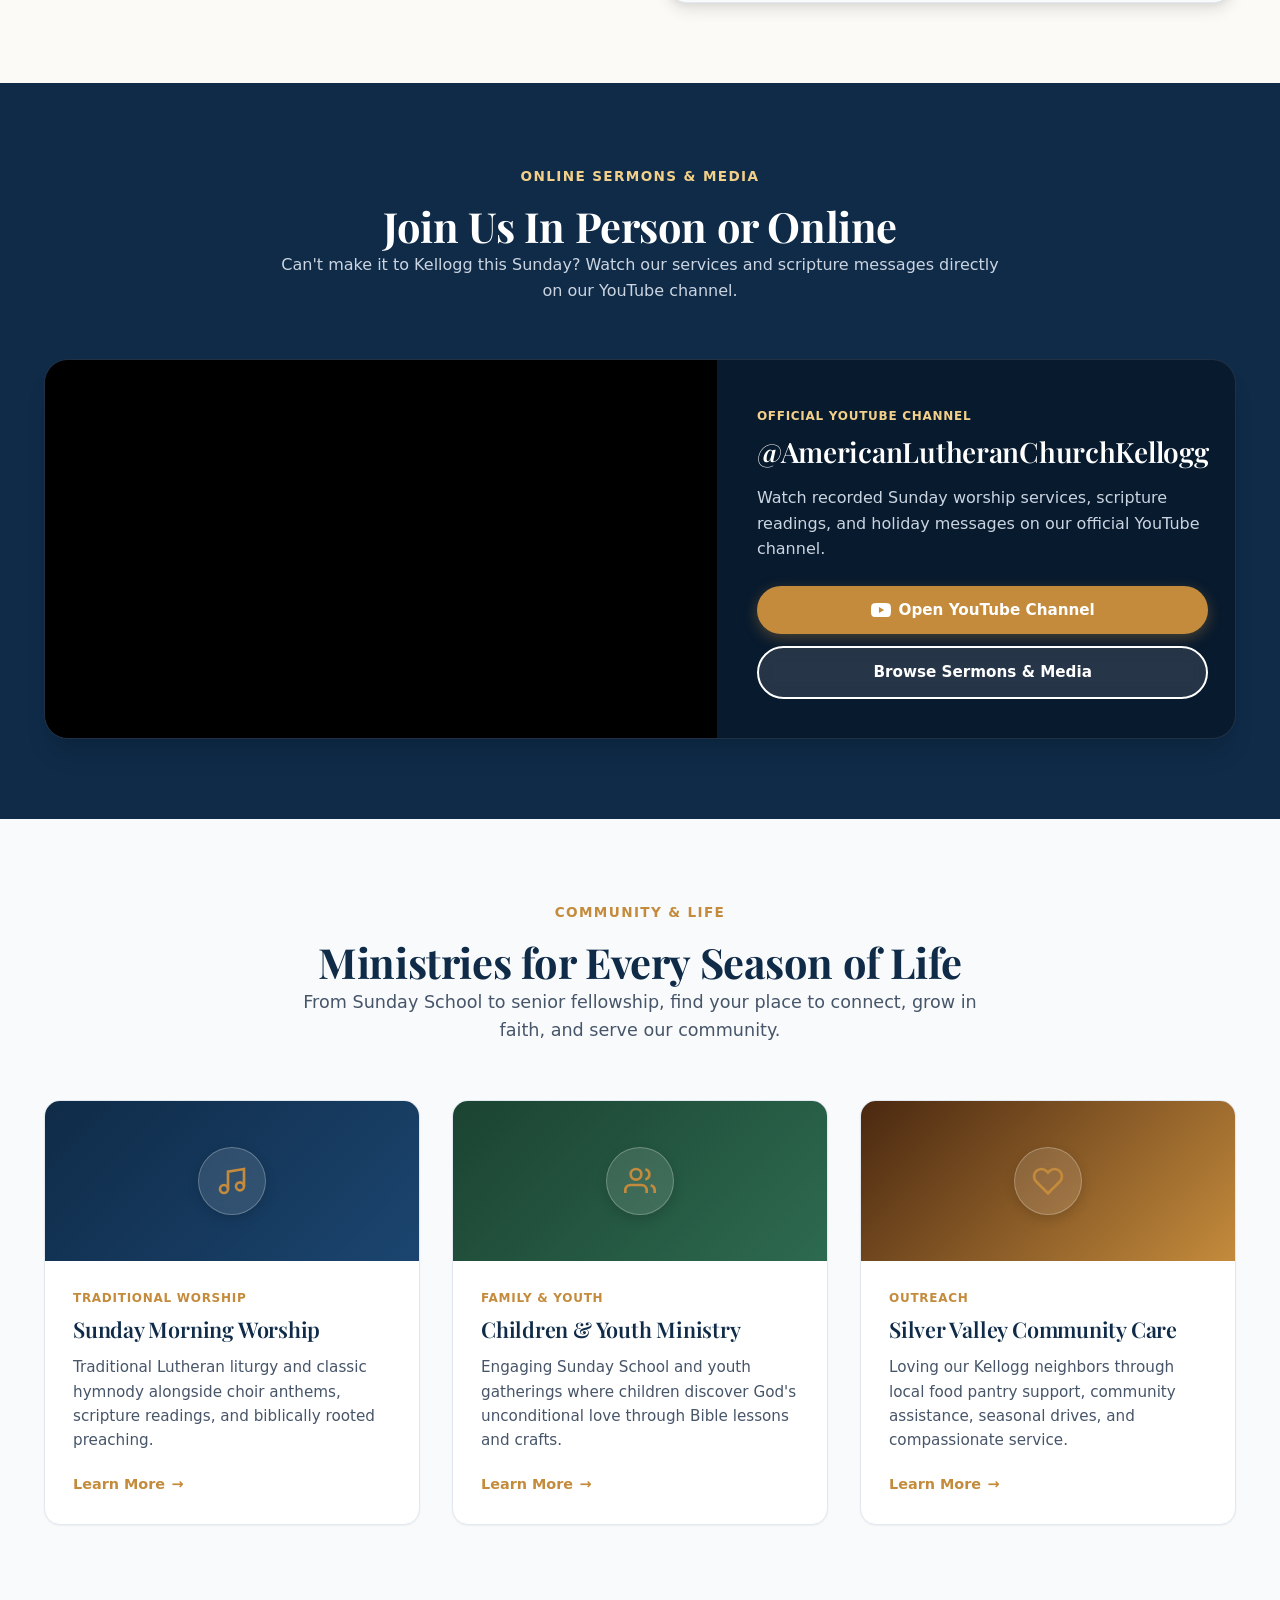
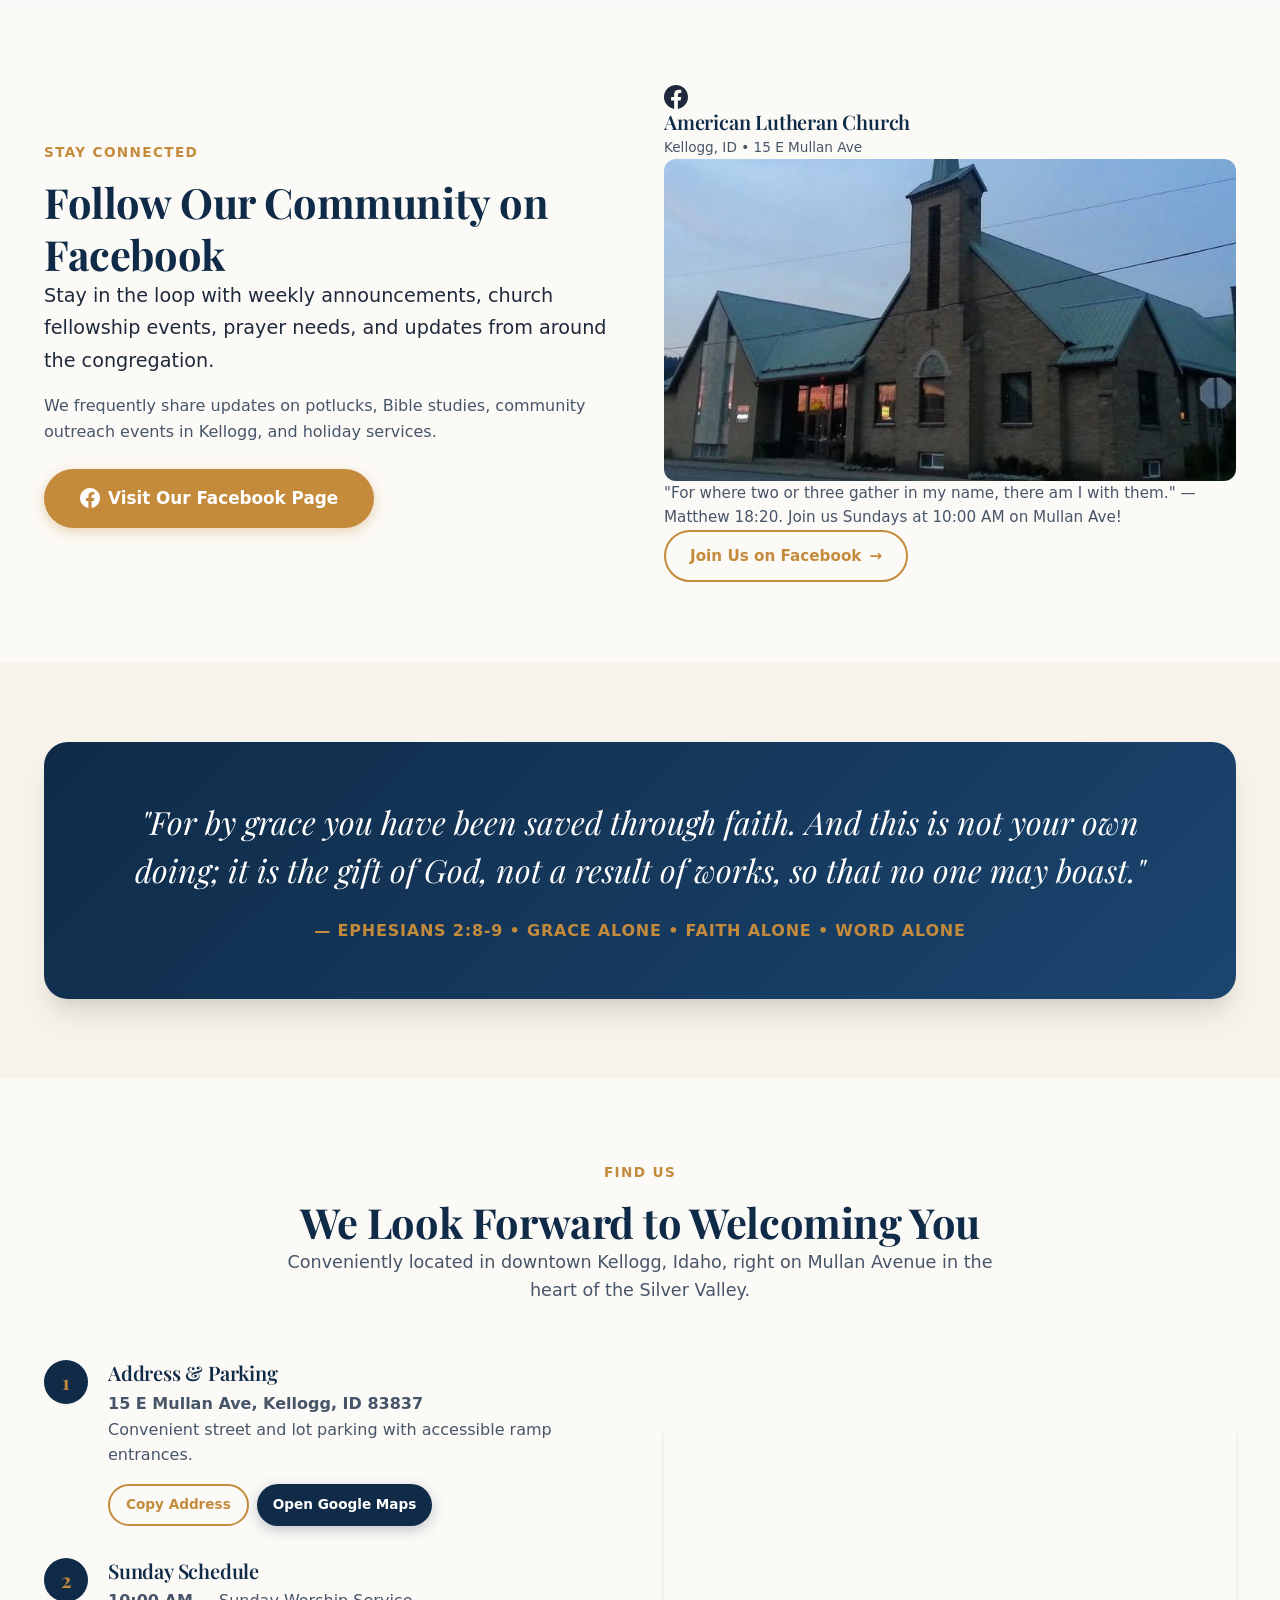
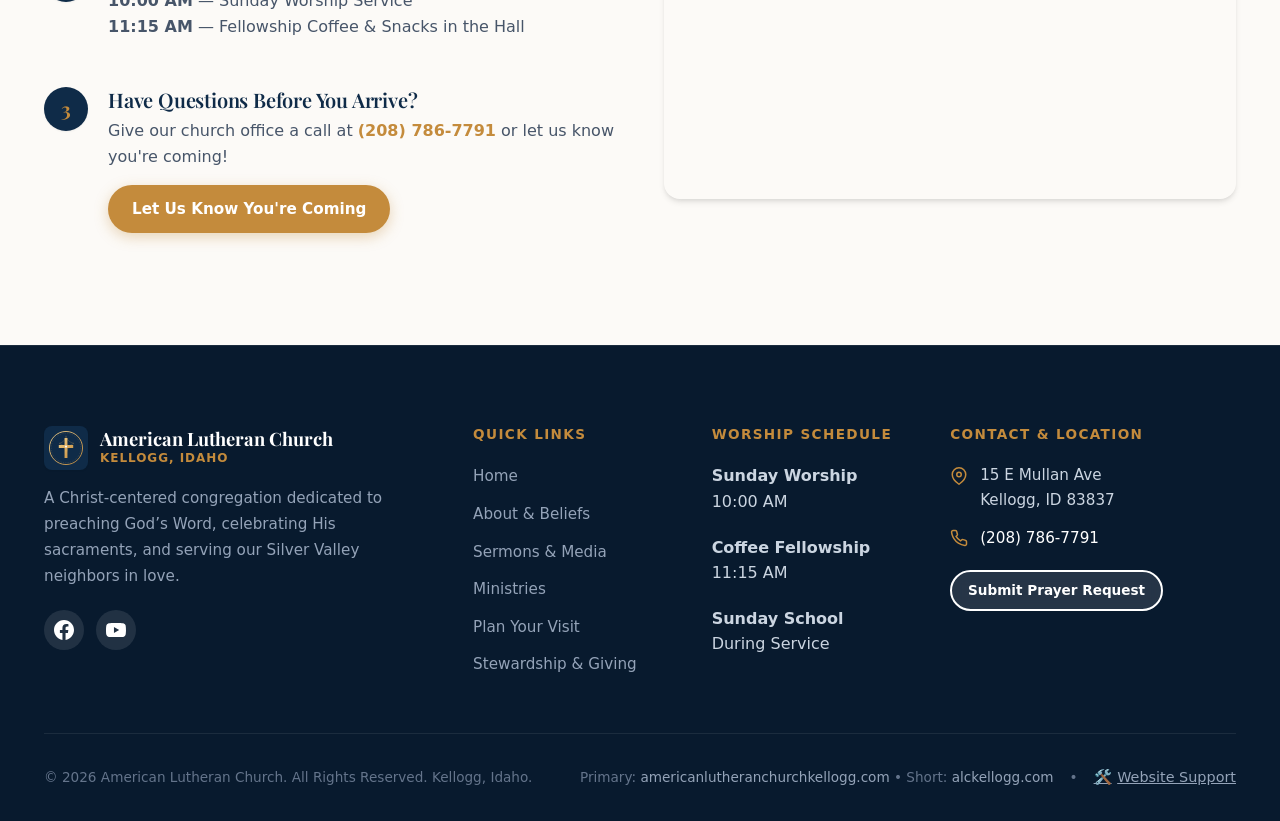
==== commit 52265490: "feat: add interactive website support ticket form and GitHub issue integration" ====
--- a/index.html
+++ b/index.html
@@ -534,8 +534,12 @@
         <div>
           &copy; <span id="year">2026</span> American Lutheran Church. All Rights Reserved. Kellogg, Idaho.
         </div>
-        <div>
+        <div style="display: flex; gap: 1rem; align-items: center; flex-wrap: wrap;">
           <span>Primary: <a href="https://americanlutheranchurchkellogg.com">americanlutheranchurchkellogg.com</a> • Short: <a href="https://alckellogg.com">alckellogg.com</a></span>
+          <span>•</span>
+          <button type="button" data-modal="support-modal" style="background: none; border: none; color: #94a3b8; cursor: pointer; text-decoration: underline; font-size: 0.9rem; padding: 0; display: inline-flex; align-items: center; gap: 0.35rem;">
+            <span>🛠️</span> <span>Website Support</span>
+          </button>
         </div>
       </div>
     </div>
@@ -613,6 +617,46 @@
     </div>
   </dialog>
 
+  <!-- Modal: Website Support & Feedback Ticket Dialog -->
+  <dialog id="support-modal" aria-labelledby="support-modal-title">
+    <div class="modal-header">
+      <h3 id="support-modal-title">Website Support & Feedback</h3>
+      <button type="button" class="modal-close-btn" aria-label="Close dialog">&times;</button>
+    </div>
+    <div class="modal-body">
+      <div class="badge-page-context">
+        <span>Current Page:</span> <span id="ticket-page-display">index.html</span>
+      </div>
+      <p style="margin-bottom: 1.25rem; font-size: 0.95rem; color: var(--color-slate);">
+        Notice a typo, outdated service time, or want to suggest a change? Fill out this quick form and our <strong>ALC Support</strong> system will automatically create a ticket and update the site.
+      </p>
+      <form id="support-form">
+        <input type="hidden" id="ticket-page-url" value="">
+        <input type="hidden" id="ticket-page-title" value="">
+        
+        <div class="form-group">
+          <label for="ticket-text" class="form-label">What would you like updated or fixed? *</label>
+          <textarea id="ticket-text" class="form-control" rows="4" placeholder="Example: Update Wednesday Bible Study time to 6:30 PM, or fix paragraph 2 on this page..." required></textarea>
+        </div>
+
+        <div class="form-group">
+          <label for="ticket-name" class="form-label">Your Name (Optional)</label>
+          <input type="text" id="ticket-name" class="form-control" placeholder="Pastor Craig / Church Member">
+        </div>
+
+        <div class="form-group">
+          <label for="ticket-contact" class="form-label">Email or Phone (Optional, for follow-up)</label>
+          <input type="text" id="ticket-contact" class="form-control" placeholder="Cdshorey@gmail.com or phone number">
+        </div>
+
+        <div style="display: flex; justify-content: flex-end; gap: 0.75rem; margin-top: 1.5rem;">
+          <button type="button" class="btn btn-outline" data-close-modal>Cancel</button>
+          <button type="submit" class="btn btn-primary">Submit Support Ticket</button>
+        </div>
+      </form>
+    </div>
+  </dialog>
+
   <script src="js/main.js"></script>
 </body>
 </html>
--- a/css/styles.css
+++ b/css/styles.css
@@ -553,7 +553,7 @@
   display: grid;
   grid-template-columns: repeat(auto-fit, minmax(240px, 1fr));
   gap: 1.75rem;
-  align-items: center;
+  align-items: start;
 }
 
 .infobar-item {
@@ -1004,6 +1004,26 @@
   padding: 2rem;
 }
 
+.badge-page-context {
+  display: inline-flex;
+  align-items: center;
+  gap: 0.5rem;
+  padding: 0.35rem 0.75rem;
+  background: var(--color-sand);
+  color: var(--color-primary-dark);
+  font-family: var(--font-mono, monospace);
+  font-size: 0.85rem;
+  border-radius: var(--radius-md);
+  border: 1px solid var(--color-border);
+  margin-bottom: 1.25rem;
+  word-break: break-all;
+}
+
+.badge-page-context span {
+  color: var(--color-accent-dark);
+  font-weight: 700;
+}
+
 /* Toast Notifications */
 .toast-container {
   position: fixed;
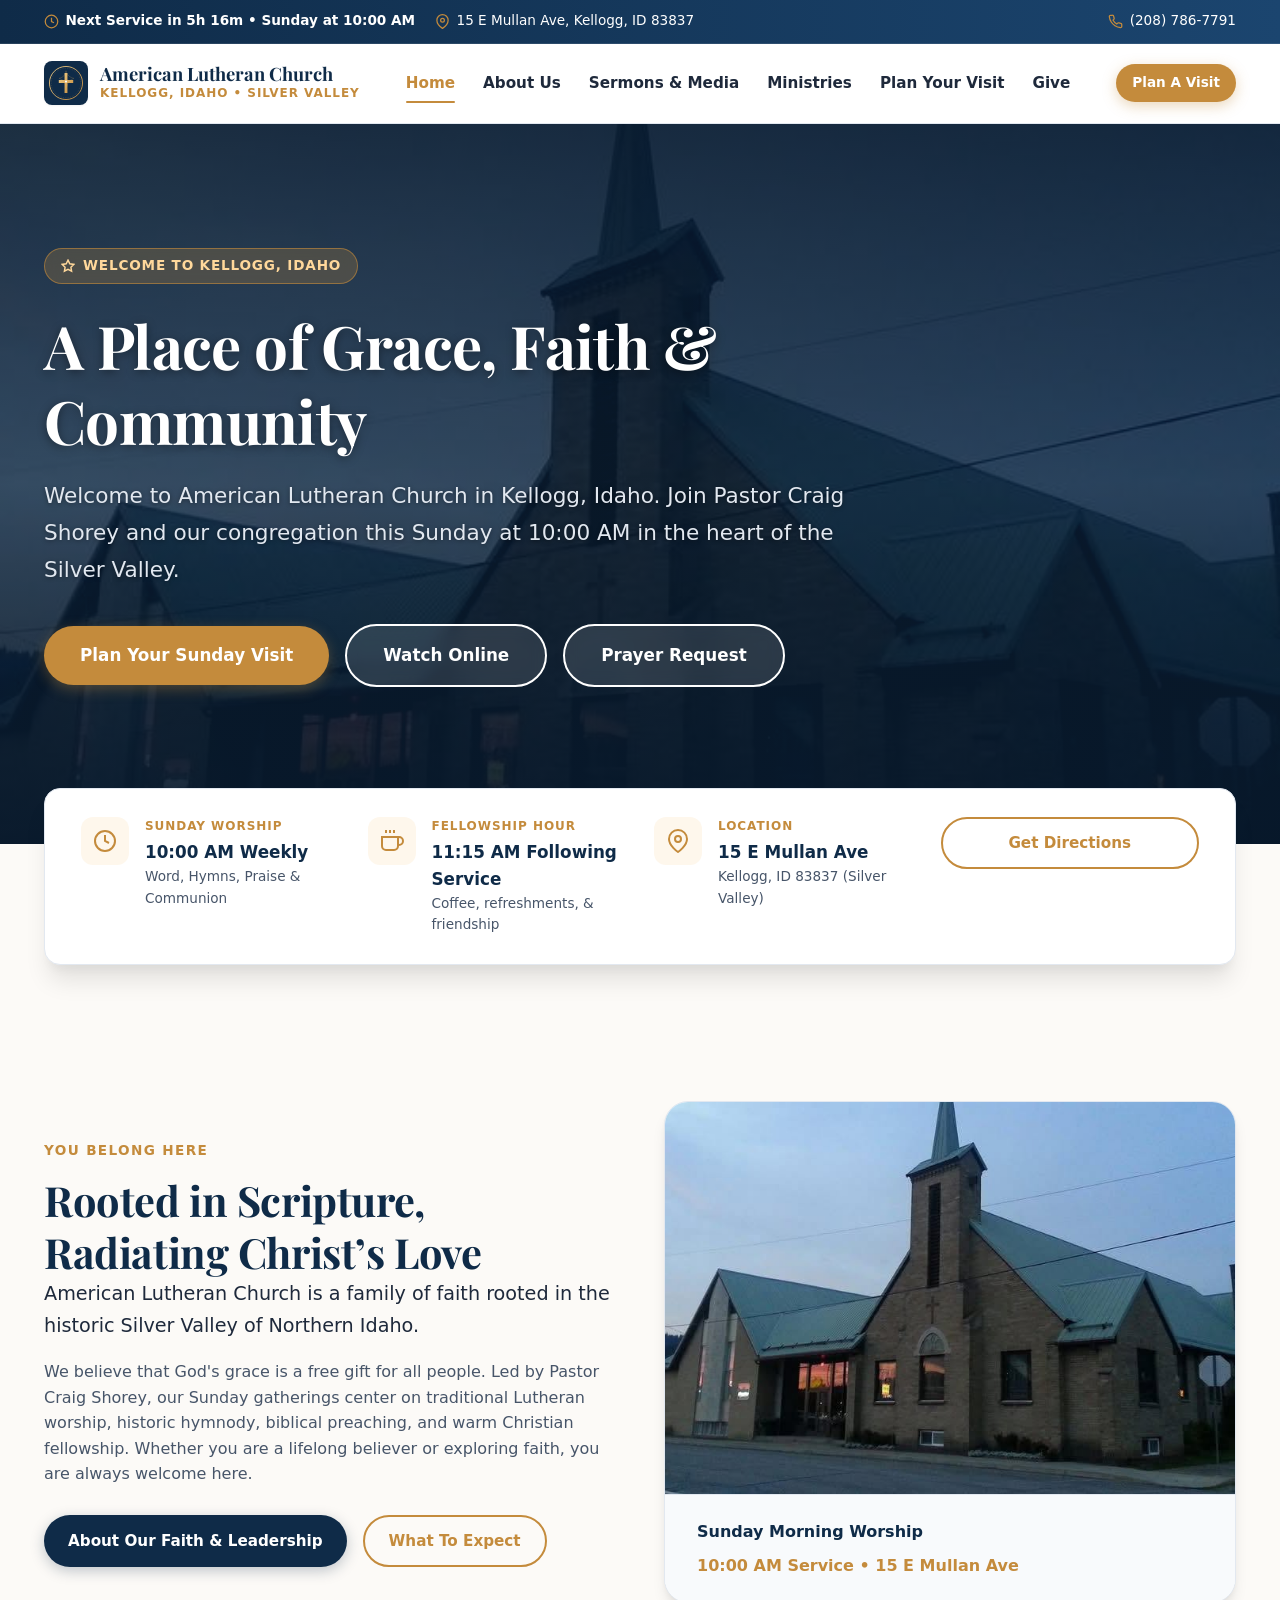
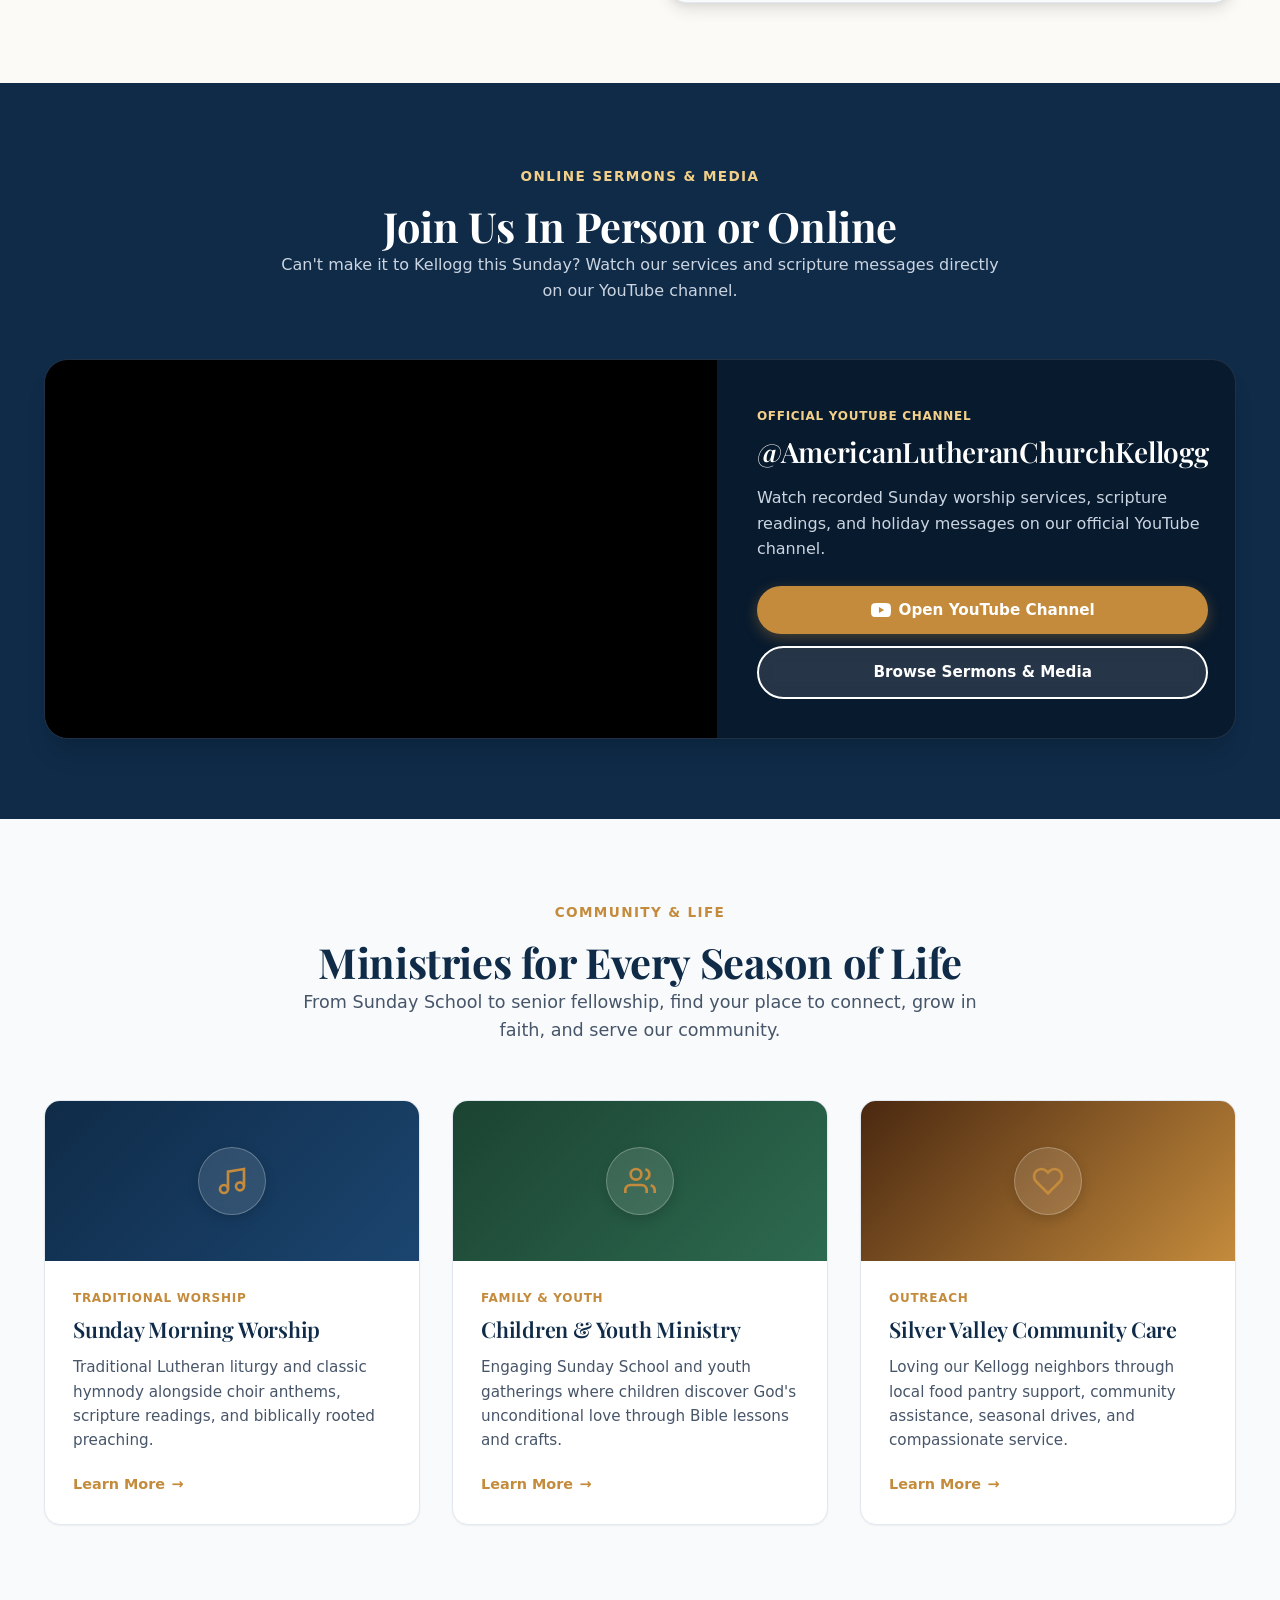
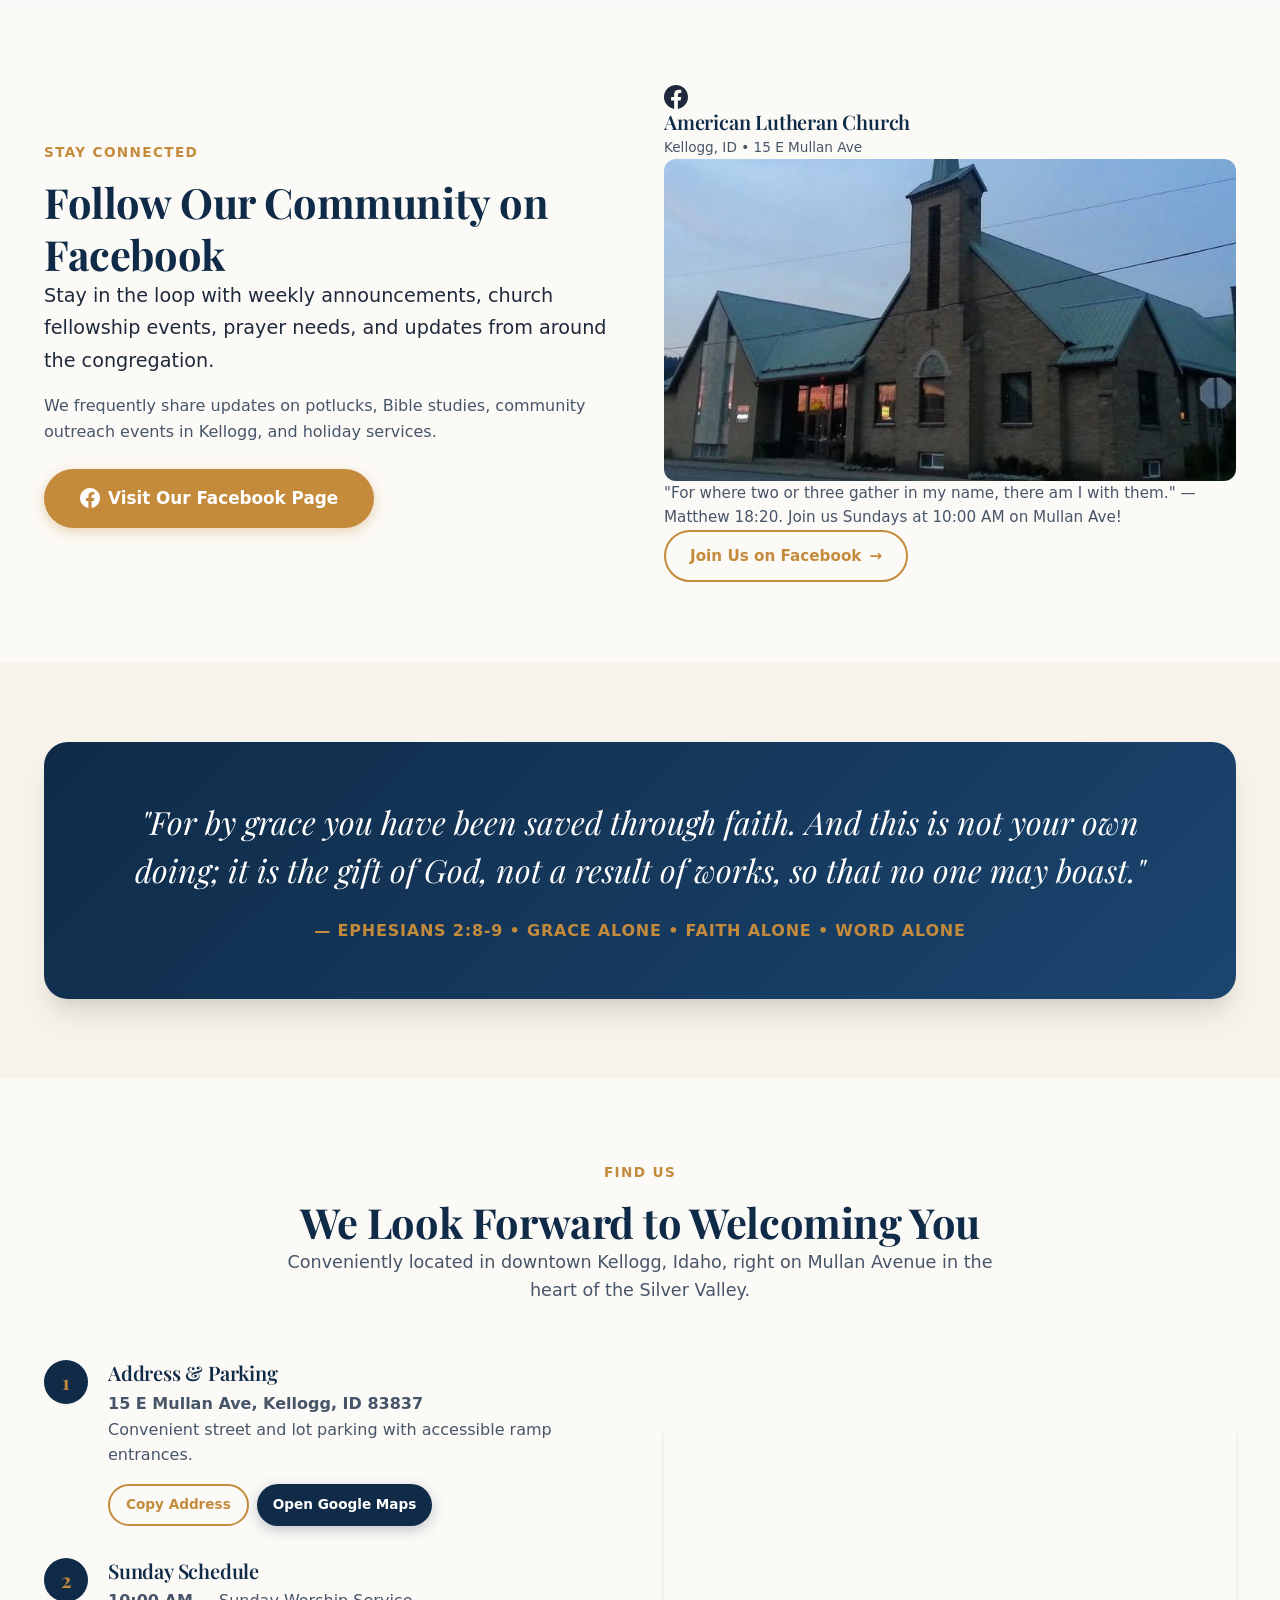
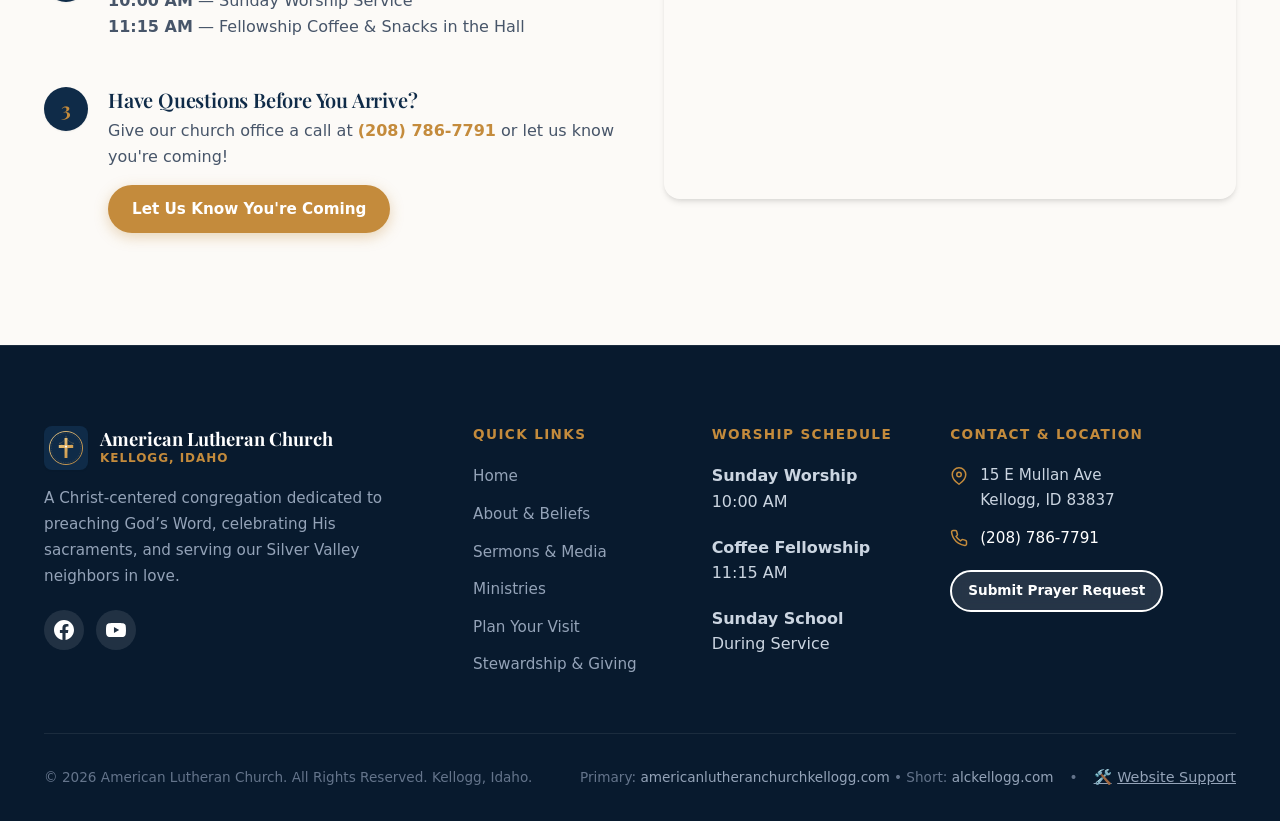
==== commit 4c4c64c5: "fix(support-form): update name/email placeholders sitewide to remove Pastor Craig / Cdshorey@gmail.c" ====
--- a/index.html
+++ b/index.html
@@ -641,12 +641,12 @@
 
         <div class="form-group">
           <label for="ticket-name" class="form-label">Your Name (Optional)</label>
-          <input type="text" id="ticket-name" class="form-control" placeholder="Pastor Craig / Church Member">
+          <input type="text" id="ticket-name" class="form-control" placeholder="Your Name">
         </div>
 
         <div class="form-group">
           <label for="ticket-contact" class="form-label">Email or Phone (Optional, for follow-up)</label>
-          <input type="text" id="ticket-contact" class="form-control" placeholder="Cdshorey@gmail.com or phone number">
+          <input type="text" id="ticket-contact" class="form-control" placeholder="your@email.com or phone number">
         </div>
 
         <div style="display: flex; justify-content: flex-end; gap: 0.75rem; margin-top: 1.5rem;">
--- a/css/styles.css
+++ b/css/styles.css
@@ -1210,3 +1210,176 @@
   border-radius: var(--radius-xl);
   box-shadow: var(--shadow-md);
 }
+
+/* ==========================================================================
+   Comprehensive Mobile & Tablet Responsive Design System
+   ========================================================================== */
+
+@media (max-width: 960px) {
+  .site-header {
+    height: 70px;
+  }
+
+  .site-header .nav-actions [data-open-visit] {
+    display: none; /* Hide header CTA on mobile/tablet so branding never gets squished */
+  }
+
+  .brand-logo-icon {
+    width: 38px;
+    height: 38px;
+  }
+
+  .brand-title {
+    font-size: 1.05rem;
+  }
+
+  .brand-subtitle {
+    font-size: 0.7rem;
+  }
+}
+
+@media (max-width: 768px) {
+  .top-banner {
+    padding: 0.5rem 0.75rem;
+    font-size: 0.8rem;
+  }
+
+  .banner-left .banner-item:nth-child(2) {
+    display: none; /* Hide street address in top bar on mobile (prominent in hero & infobar) */
+  }
+
+  .container {
+    padding-left: 1.15rem;
+    padding-right: 1.15rem;
+  }
+
+  .hero-section {
+    padding: 3.5rem 0 4.5rem 0;
+    min-height: auto;
+  }
+
+  .hero-badge {
+    font-size: 0.75rem;
+    padding: 0.35rem 0.75rem;
+    margin-bottom: 1rem;
+  }
+
+  .hero-title {
+    font-size: clamp(1.85rem, 6vw, 2.35rem) !important;
+    line-height: 1.18;
+    margin-bottom: 1rem;
+  }
+
+  .hero-subtitle {
+    font-size: 1.05rem;
+    line-height: 1.6;
+    margin-bottom: 1.75rem;
+  }
+
+  .hero-actions {
+    display: flex;
+    flex-direction: column;
+    width: 100%;
+    gap: 0.75rem;
+  }
+
+  .hero-actions .btn {
+    width: 100%;
+    padding: 0.85rem 1.5rem;
+    font-size: 1rem;
+    justify-content: center;
+  }
+
+  .service-infobar {
+    margin-top: 1.5rem;
+    margin-bottom: 2.5rem;
+  }
+
+  .infobar-card {
+    grid-template-columns: 1fr !important;
+    padding: 1.35rem 1.25rem;
+    gap: 1.25rem;
+    border-radius: var(--radius-lg);
+  }
+
+  .infobar-item {
+    gap: 0.85rem;
+  }
+
+  .infobar-icon {
+    width: 42px;
+    height: 42px;
+  }
+
+  .section {
+    padding: 3.5rem 0;
+  }
+
+  .section-header {
+    margin-bottom: 2.25rem;
+  }
+
+  .grid-2, .grid-3, .grid-4 {
+    grid-template-columns: 1fr !important;
+    gap: 1.5rem;
+  }
+
+  .card-body {
+    padding: 1.25rem;
+  }
+
+  .quote-card {
+    padding: 2rem 1.5rem;
+    border-radius: var(--radius-xl);
+  }
+
+  .quote-card blockquote {
+    font-size: 1.35rem;
+    line-height: 1.45;
+  }
+
+  .map-frame {
+    height: 280px;
+  }
+
+  .mobile-menu {
+    padding: 1.5rem 1.25rem;
+  }
+}
+
+@media (max-width: 480px) {
+  .site-header {
+    height: 64px;
+  }
+
+  .brand-logo {
+    gap: 0.5rem;
+  }
+
+  .brand-logo-icon {
+    width: 34px;
+    height: 34px;
+  }
+
+  .brand-title {
+    font-size: 0.95rem;
+  }
+
+  .brand-subtitle {
+    font-size: 0.65rem;
+    letter-spacing: 0.04em;
+  }
+
+  .hero-title {
+    font-size: 1.7rem !important;
+  }
+
+  .hero-subtitle {
+    font-size: 0.95rem;
+  }
+
+  .btn {
+    padding: 0.75rem 1.25rem;
+    font-size: 0.95rem;
+  }
+}
